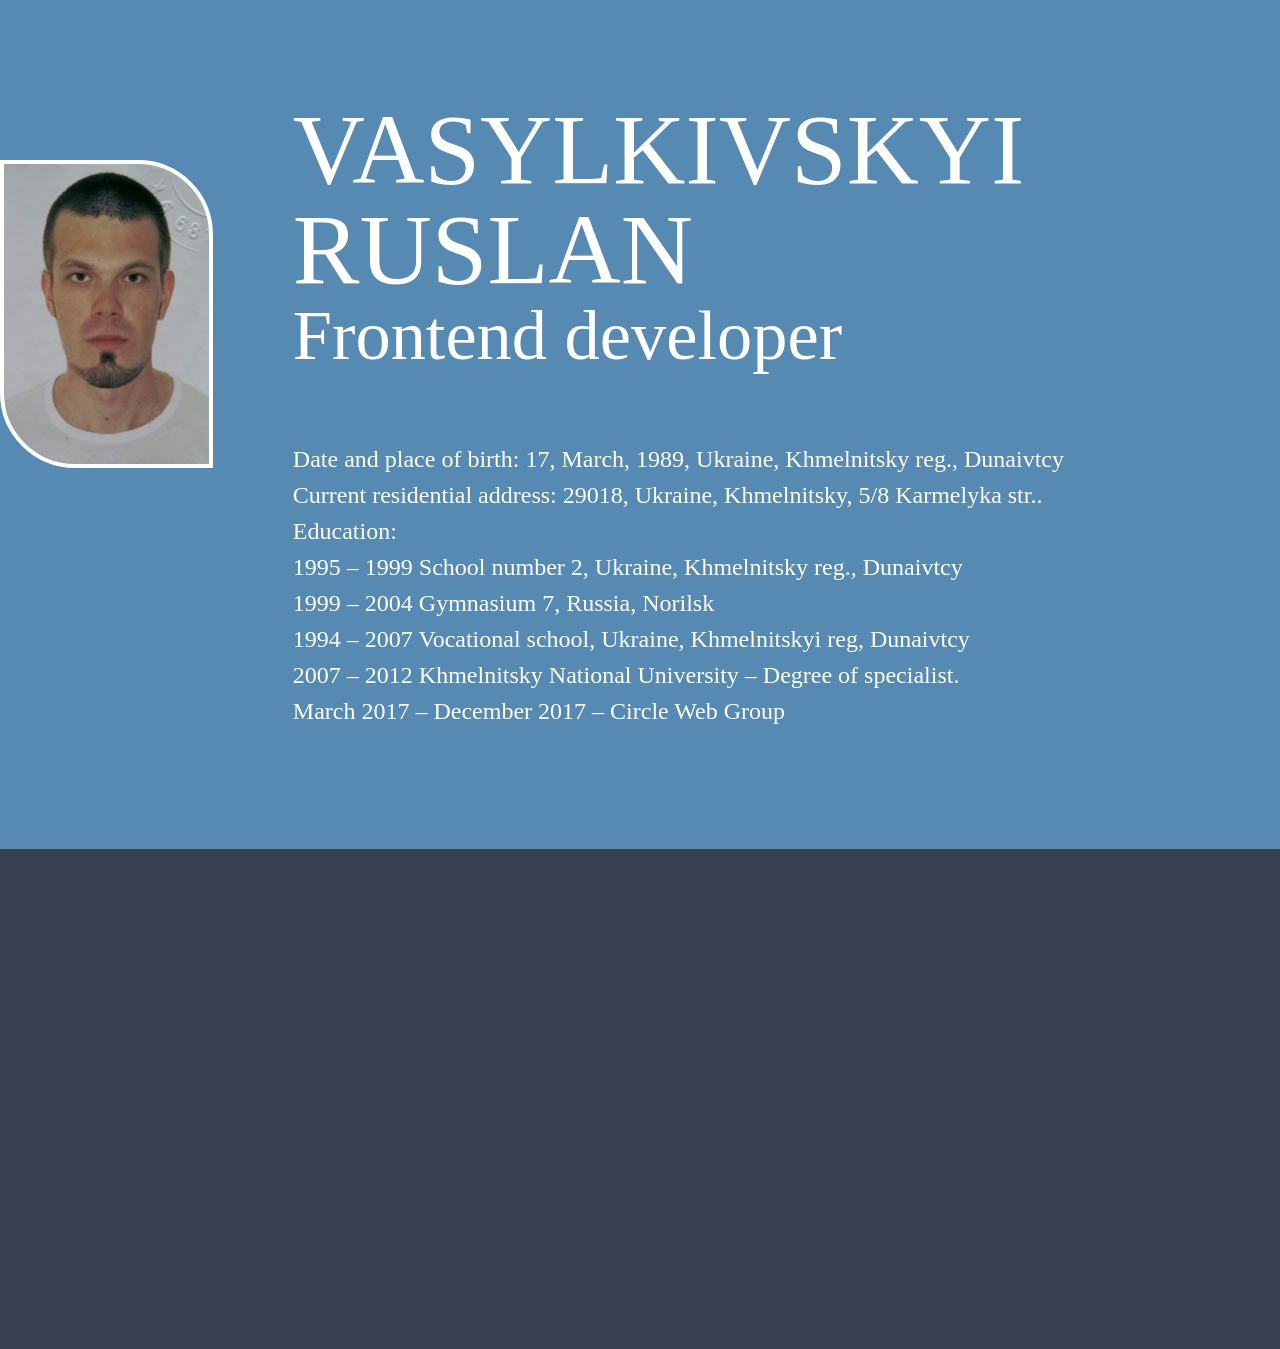
==== index.html @ 8b999b42 "Start new project" ====
<!DOCTYPE html>
<html lang="en">
<head>

    <meta charset="UTF-8">
    <meta name="viewport" content="width=device-width, initial-scale=1, maximum-scale=1, minimum-scale=1">

    <link rel="stylesheet" type="text/css" href="css/reset.css">
    <link rel="stylesheet" type="text/css" href="css/clearfix.css">
    <link rel="stylesheet" type="text/css" href="css/fonts.css">
    <link rel="stylesheet" type="text/css" href="css/style.css">

    <title>Curricular Vitae</title>

</head>
<body>
    <div class="header">
        <div class="profile_foto">

        </div>
        <div class="profile_info">
            <h1>Vasylkivskyi Ruslan</h1>
            <span>Frontend developer</span>
            <div class="about_me">
                <ul>
                    <li>Date and place of birth: 17, March, 1989, Ukraine, Khmelnitsky reg., Dunaivtcy</li>
                    <li>Current residential address: 29018, Ukraine, Khmelnitsky, 5/8 Karmelyka str..</li>
                    <li>Education:
                        <ul>
                            <li>1995 – 1999 School number 2, Ukraine, Khmelnitsky reg., Dunaivtcy</li>
                            <li>1999 – 2004 Gymnasium 7, Russia, Norilsk</li>
                            <li>1994 – 2007 Vocational school, Ukraine, Khmelnitskyi reg, Dunaivtcy</li>
                            <li>2007 – 2012 Khmelnitsky National University – Degree of specialist.</li>
                            <li>March 2017 – December 2017 – Circle Web Group</li>
                        </ul>
                    </li>
                </ul>
            </div>
        </div>
    </div>
    <div class="sidebar">

    </div>
    <div class="content">

    </div>
</body>
</html>
---- css/clearfix.css ----
/* Clearfix */

.clearfix:after,
.clearfix:before {
    content: "";
    display: table;
}
.clearfix:after {
    clear: both;
}
---- css/fonts.css ----
@font-face{
    font-family: 'Aller';
    src: url('../fonts/Aller/Aller.eot');
    src: url('../fonts/Aller/Aller.eot?iefix') format('embedded-opentype'),
    url('../fonts/Aller/Aller.woff') format('woff'),
    url('../fonts/Aller/Aller.ttf') format('truetype'),
    url('../fonts/Aller/Aller.svg#webfont') format('svg');
    font-weight: normal;
    font-style: normal;
}
---- css/style.css ----
body{
    font-family: "Aller", serif;
    font-size: 16px;
    background: #578ab3;
    display: grid;
    grid-template-areas: "header header header"
                         "sidebar content content";
    grid-template-columns: 30% 1fr;
}

.header{
    grid-area: header;
    display: inline-flex;
    justify-content: center;
}

.profile_foto{
    margin-top: 10em;
    width: 240px;
    height: 300px;
    display: block;
    background-image: url(../img/profile_foto.jpg);
    background-size: 100% 100%;
    border: 4px solid #fff;
    border-top-right-radius: 75px;
    border-bottom-left-radius: 75px;
}

.profile_info{
    margin-left: 5em;
}

.profile_info h1{
    margin-top: 1em;
    font-family: "Aller", serif;
    font-size: 6.25em;
    text-transform: uppercase;
    color: #fff;
}

.profile_info span{
    display: block;
    margin-bottom: 1em;
    font-family: "Aller", serif;
    font-size: 4.4em;
    color: #fff;
}

.about_me{
    margin-bottom: 5em;
    font-family: "Aller", serif;
    font-size: 1.5em;
    line-height: 1.5em;
    color: #fff;
}

.sidebar{
    height: 500px;
    grid-area: sidebar;
    background-color: #36404f;
}

.content{
    height: 500px;
    grid-area: content;
    background-color: #36404f;
}
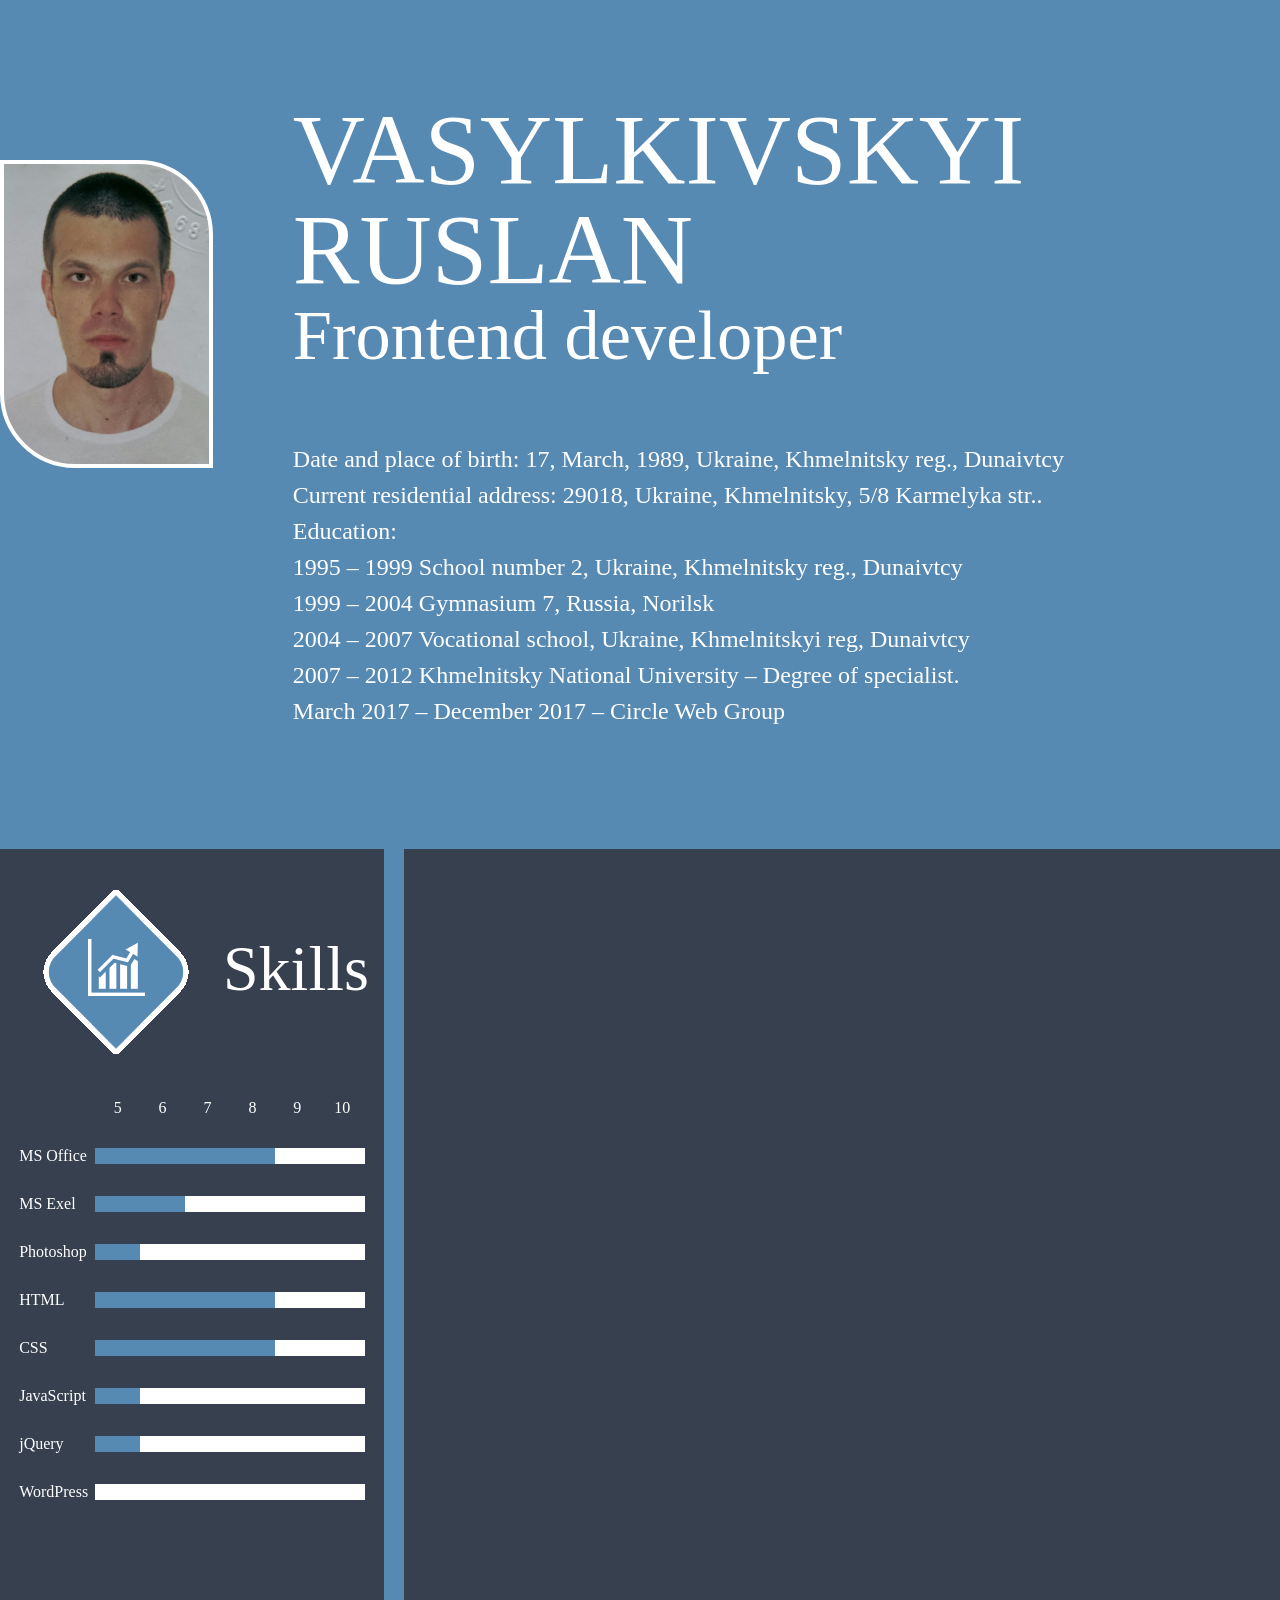
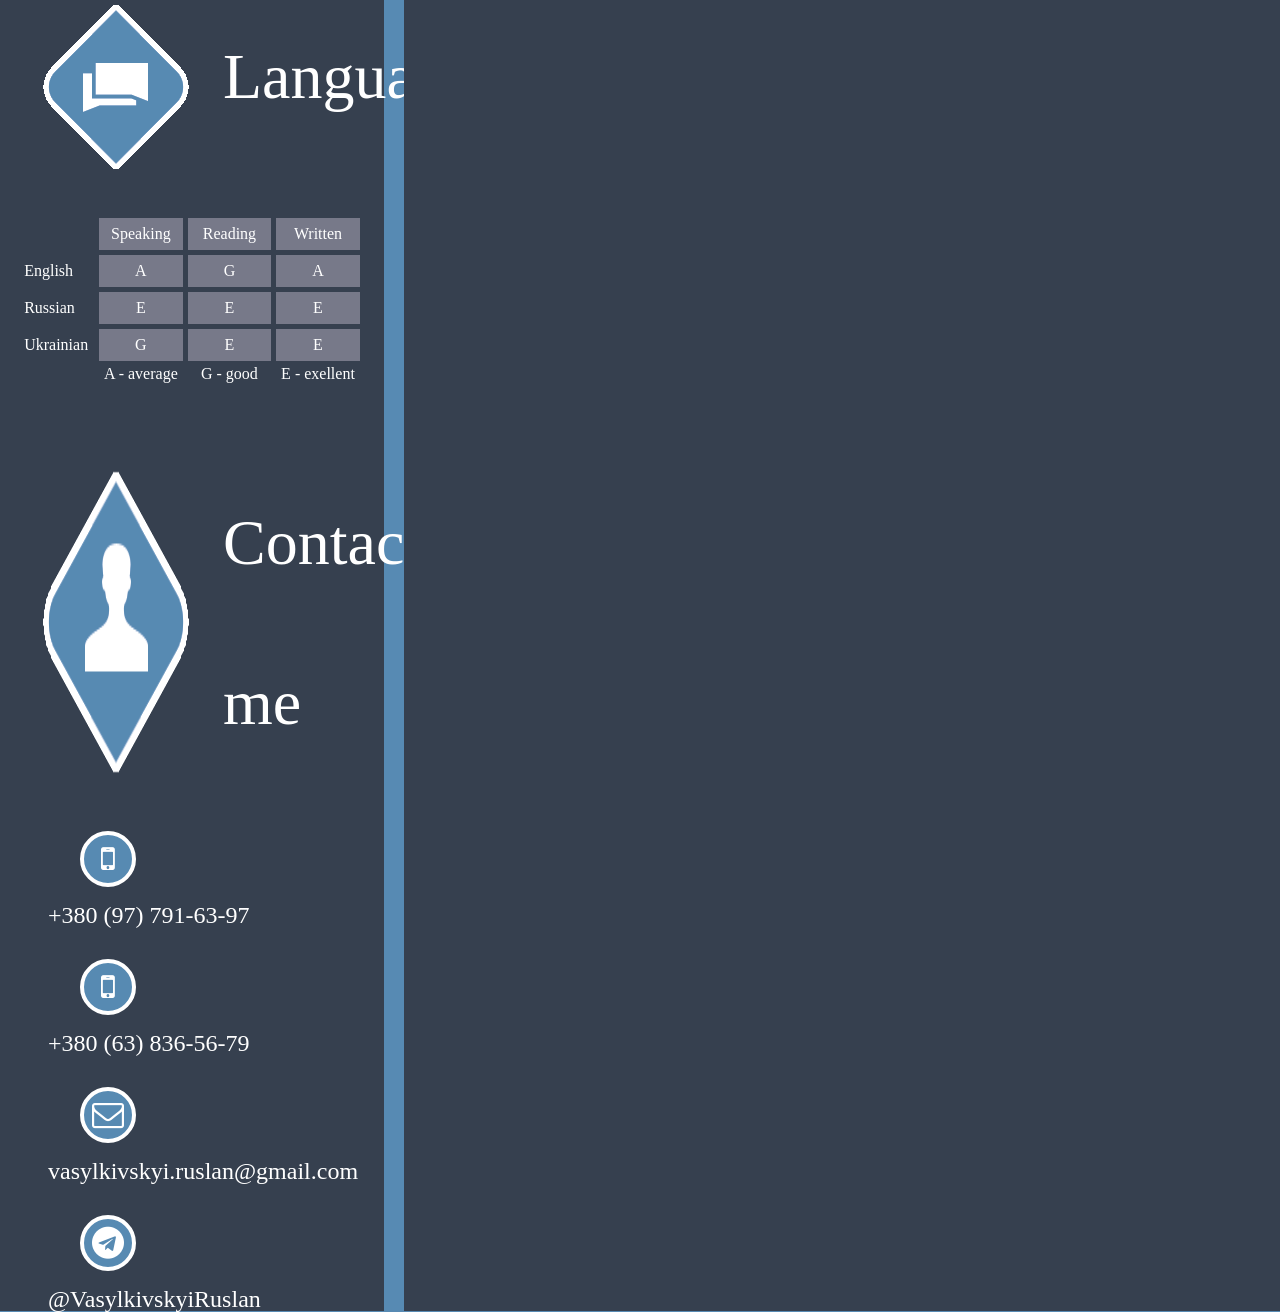
==== commit 396fd069: "finish sidebar" ====
--- a/index.html
+++ b/index.html
@@ -8,6 +8,7 @@
     <link rel="stylesheet" type="text/css" href="css/reset.css">
     <link rel="stylesheet" type="text/css" href="css/clearfix.css">
     <link rel="stylesheet" type="text/css" href="css/fonts.css">
+    <link rel="stylesheet" type="text/css" href="css/font-awesome.min.css">
     <link rel="stylesheet" type="text/css" href="css/style.css">
 
     <title>Curricular Vitae</title>
@@ -29,7 +30,7 @@
                         <ul>
                             <li>1995 – 1999 School number 2, Ukraine, Khmelnitsky reg., Dunaivtcy</li>
                             <li>1999 – 2004 Gymnasium 7, Russia, Norilsk</li>
-                            <li>1994 – 2007 Vocational school, Ukraine, Khmelnitskyi reg, Dunaivtcy</li>
+                            <li>2004 – 2007 Vocational school, Ukraine, Khmelnitskyi reg, Dunaivtcy</li>
                             <li>2007 – 2012 Khmelnitsky National University – Degree of specialist.</li>
                             <li>March 2017 – December 2017 – Circle Web Group</li>
                         </ul>
@@ -39,7 +40,148 @@
         </div>
     </div>
     <div class="sidebar">
-
+        <div class="skills">
+            <div class="head">
+                <img src="img/skills.png" alt="">
+                <h2>Skills</h2>
+            </div>
+            <table>
+                <tr>
+                    <th></th>
+                    <th>5</th>
+                    <th>6</th>
+                    <th>7</th>
+                    <th>8</th>
+                    <th>9</th>
+                    <th>10</th>
+                </tr>
+                <tr>
+                    <td>MS Office</td>
+                    <td></td>
+                    <td></td>
+                    <td></td>
+                    <td></td>
+                    <td></td>
+                    <td></td>
+                </tr>
+                <tr>
+                    <td>MS Exel</td>
+                    <td></td>
+                    <td></td>
+                    <td></td>
+                    <td></td>
+                    <td></td>
+                    <td></td>
+                </tr>
+                <tr>
+                    <td>Photoshop</td>
+                    <td></td>
+                    <td></td>
+                    <td></td>
+                    <td></td>
+                    <td></td>
+                    <td></td>
+                </tr>
+                <tr>
+                    <td>HTML</td>
+                    <td></td>
+                    <td></td>
+                    <td></td>
+                    <td></td>
+                    <td></td>
+                    <td></td>
+                </tr>
+                <tr>
+                    <td>CSS</td>
+                    <td></td>
+                    <td></td>
+                    <td></td>
+                    <td></td>
+                    <td></td>
+                    <td></td>
+                </tr>
+                <tr>
+                    <td>JavaScript</td>
+                    <td></td>
+                    <td></td>
+                    <td></td>
+                    <td></td>
+                    <td></td>
+                    <td></td>
+                </tr>
+                <tr>
+                    <td>jQuery</td>
+                    <td></td>
+                    <td></td>
+                    <td></td>
+                    <td></td>
+                    <td></td>
+                    <td></td>
+                </tr>
+                <tr>
+                    <td>WordPress</td>
+                    <td></td>
+                    <td></td>
+                    <td></td>
+                    <td></td>
+                    <td></td>
+                    <td></td>
+                </tr>
+            </table>
+        </div>
+        <div class="languages">
+            <div class="head">
+                <img src="img/languages.png" alt="">
+                <h2>Languages</h2>
+            </div>
+            <table>
+                <tr>
+                    <th></th>
+                    <th>Speaking</th>
+                    <th>Reading</th>
+                    <th>Written</th>
+                </tr>
+                <tr>
+                    <td>English</td>
+                    <td>A</td>
+                    <td>G</td>
+                    <td>A</td>
+                </tr>
+                <tr>
+                    <td>Russian</td>
+                    <td>E</td>
+                    <td>E</td>
+                    <td>E</td>
+                </tr>
+                <tr>
+                    <td>Ukrainian</td>
+                    <td>G</td>
+                    <td>E</td>
+                    <td>E</td>
+                </tr>
+                <tr class="description">
+                    <td></td>
+                    <td>A - average</td>
+                    <td>G - good</td>
+                    <td>E - exellent</td>
+                </tr>
+            </table>
+        </div>
+        <div class="contact_me">
+            <div class="head">
+                <img src="img/contact_me.png" alt="">
+                <h2>Contact me</h2>
+            </div>
+            <ul>
+                <li><span><i class="fa fa-mobile" aria-hidden="true"></i></span>
+                    <a href="tel:+380977916397">+380 (97) 791-63-97</a></li>
+                <li><span><i class="fa fa-mobile" aria-hidden="true"></i></span><a href="tel:+380638365679">+380 (63) 836-56-79</a></li>
+                <li><span><i class="fa fa-envelope-o" aria-hidden="true"></i></span>
+                    <a href="mailto:vasylkivskyi.ruslan@gmail.com">vasylkivskyi.ruslan@gmail.com</a></li>
+                <li><span><i class="fa fa-telegram" aria-hidden="true"></i></span>
+                    <a href="tg://resolve?domain=@VasylkivskyiRuslan">@VasylkivskyiRuslan</a></li>
+            </ul>
+        </div>
     </div>
     <div class="content">
 
--- a/css/style.css
+++ b/css/style.css
@@ -3,9 +3,10 @@
     font-size: 16px;
     background: #578ab3;
     display: grid;
-    grid-template-areas: "header header header"
-                         "sidebar content content";
+    grid-template-areas: "header header"
+                         "sidebar content";
     grid-template-columns: 30% 1fr;
+    grid-column-gap: 20px;
 }
 
 .header{
@@ -55,14 +56,158 @@
 }
 
 .sidebar{
-    height: 500px;
     grid-area: sidebar;
     background-color: #36404f;
 }
 
+.head{
+    display: flex;
+    padding: 2.5em 0 1em 2.5em;
+
+}
+
+.head h2,
+.head h2,
+.head h2{
+    padding-left: .5em;
+    font-family: "Aller", serif;
+    font-size: 4em;
+    line-height: 2.5em;
+    color: #fff;
+}
+
+.skills table,
+.languages table{
+    width: 90%;
+    margin: 25px 0 25px 5%;
+    font-family: "Aller", serif;
+    font-size: 1em;
+    color: #fff;
+}
+
+.skills tr{
+    border-top: 2px solid #36404f;
+    border-bottom: 2em solid #36404f;
+}
+
+.skills table tr th:first-child,
+.languages table tr th:first-child{
+    width: 22%;
+    background-color: #36404f;
+}
+
+.skills table tr th:not(first-child),
+.languages table tr th:not(first-child){
+    width: 13%;
+}
+
+.skills table tr td:first-child,
+.languages table tr td:first-child{
+    width: 22%;
+    background-color: #36404f;
+}
+
+.skills table tr td:not(first-child){
+    width: 13%;
+    background-color: #fff;
+}
+
+.skills table tr:nth-child(2) td:nth-child(n+2):nth-child(-n+5){
+    background-color: #578ab3;
+}
+
+.skills table tr:nth-child(3) td:nth-child(n+2):nth-child(-n+3){
+    background-color: #578ab3;
+}
+
+.skills table tr:nth-child(4) td:nth-child(2){
+    background-color: #578ab3;
+}
+
+.skills table tr:nth-child(5) td:nth-child(n+2):nth-child(-n+5){
+    background-color: #578ab3;
+}
+
+.skills table tr:nth-child(6) td:nth-child(n+2):nth-child(-n+5){
+    background-color: #578ab3;
+}
+
+.skills table tr:nth-child(7) td:nth-child(2){
+    background-color: #578ab3;
+}
+
+.skills table tr:nth-child(8) td:nth-child(2){
+    background-color: #578ab3;
+}
+
+.languages tr th{
+    background-color: #777989;
+}
+
+.languages tr{
+    height: 2em;
+    line-height: 2em;
+}
+
+.languages th,
+.languages td{
+    border: 5px solid #36404f;
+}
+
+.languages table tr th{
+    text-align: center;
+}
+
+.languages table tr td:nth-child(n+2):nth-child(-n+4){
+    text-align: center;
+}
+
+.languages table tr td:not(first-child){
+    width: 26%;
+    background-color: #777989;
+}
+
+.description td{
+    text-align: center!important;
+    line-height: 1em!important;
+    background-color: #36404f!important;
+}
+
+.contact_me ul li span{
+    display: inline-block;
+    width: 3em;
+    height: 3em;
+    margin: 2em 0 1em 5em;
+    text-align: center;
+    background-color: #578ab2;
+    border: 4px solid #fff;
+    border-radius: 50px;
+}
+
+.contact_me ul li i{
+    font-size: 2em;
+    line-height: 1.5em;
+    color: #fff;
+
+}
+
+.contact_me ul li a{
+    display: inline-block;
+    padding-left: 2em;
+    font-family: "Aller", serif;
+    font-size: 1.5em;
+    color: #fff;
+    text-decoration: none;
+}
+
+.contact_me ul li a:hover{
+    text-decoration: underline;
+}
+
 .content{
-    height: 500px;
     grid-area: content;
     background-color: #36404f;
 }
 
+
+
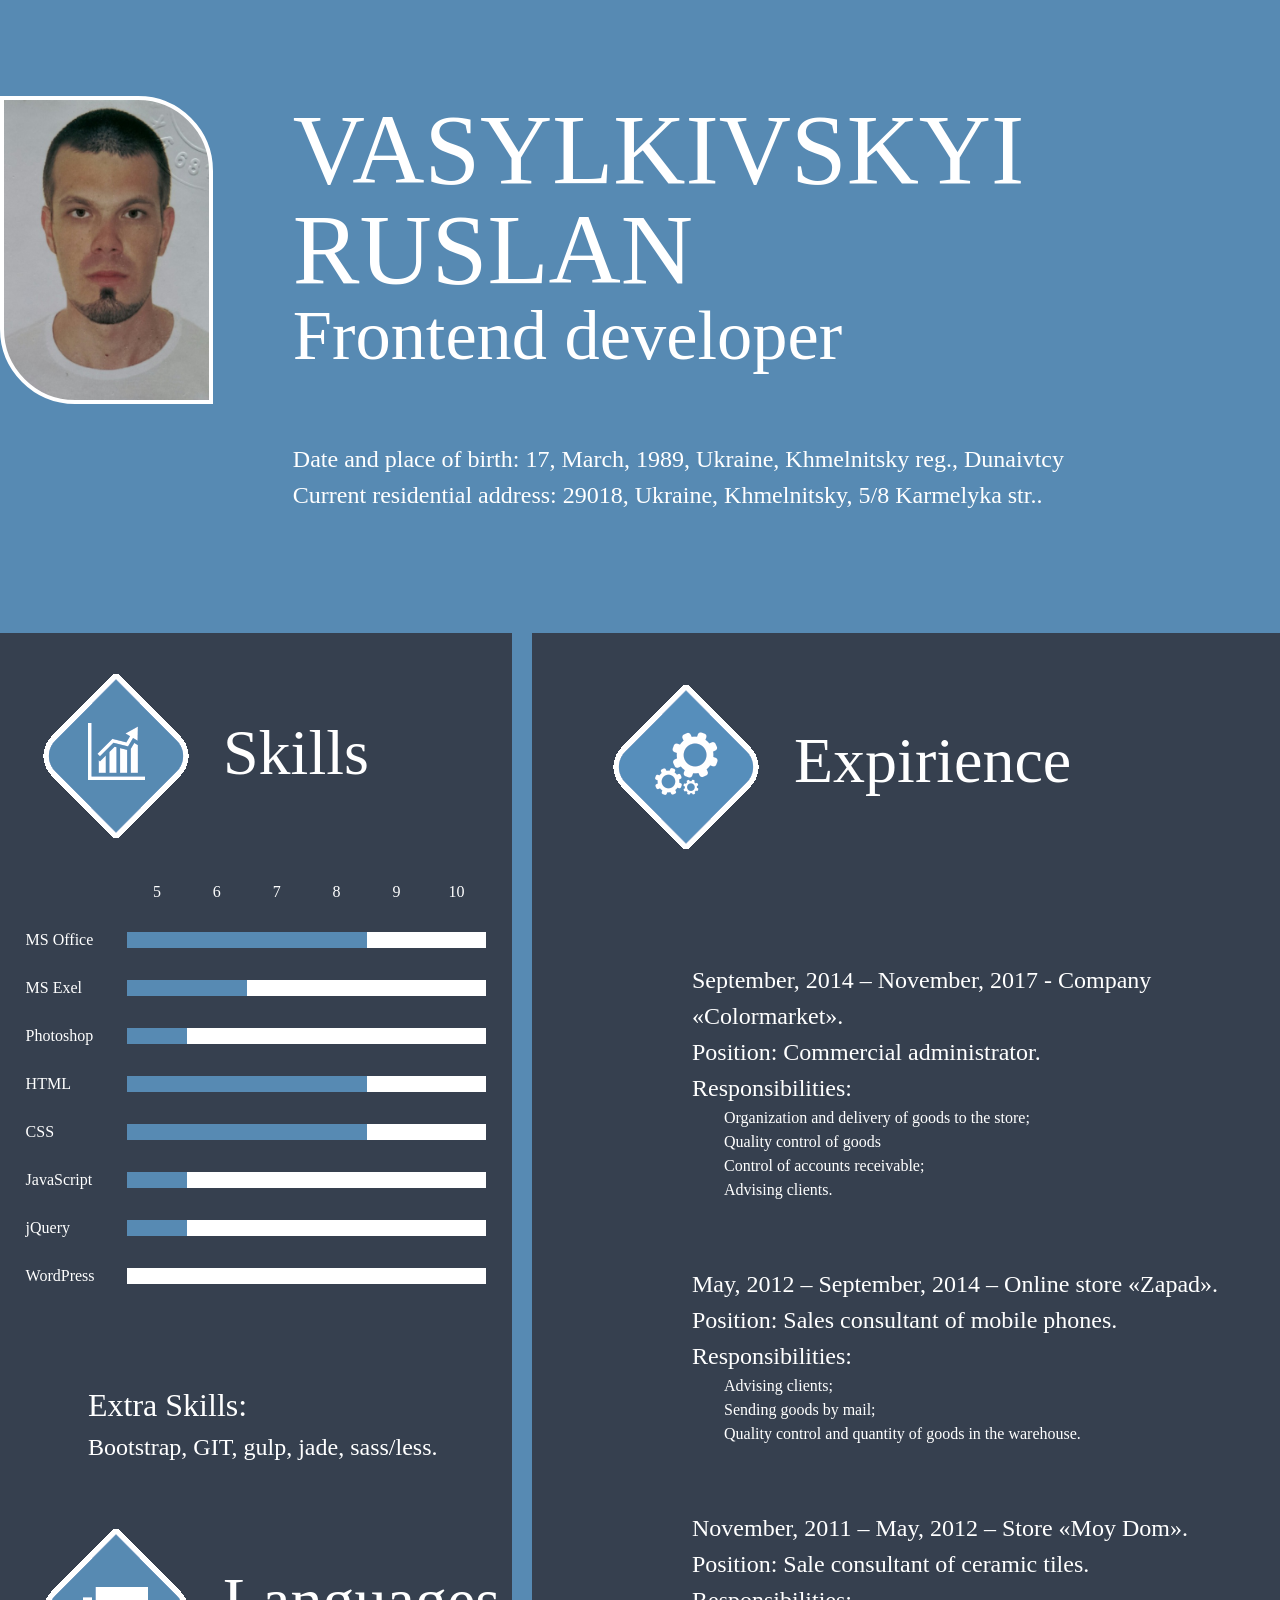
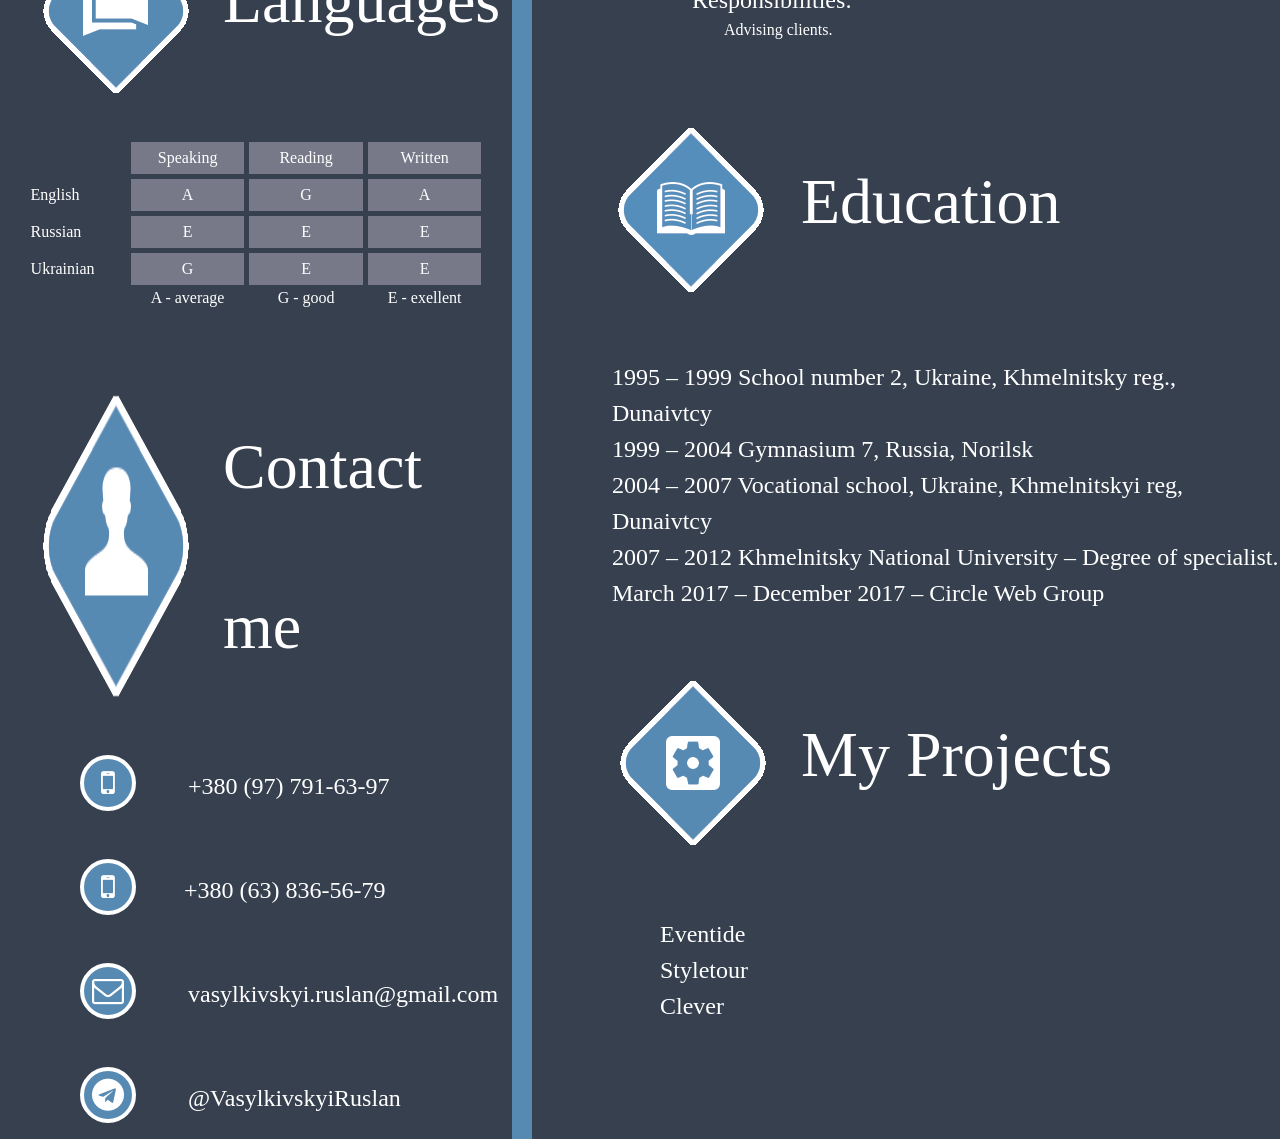
==== commit 13956622: "finish project" ====
--- a/index.html
+++ b/index.html
@@ -26,15 +26,6 @@
                 <ul>
                     <li>Date and place of birth: 17, March, 1989, Ukraine, Khmelnitsky reg., Dunaivtcy</li>
                     <li>Current residential address: 29018, Ukraine, Khmelnitsky, 5/8 Karmelyka str..</li>
-                    <li>Education:
-                        <ul>
-                            <li>1995 – 1999 School number 2, Ukraine, Khmelnitsky reg., Dunaivtcy</li>
-                            <li>1999 – 2004 Gymnasium 7, Russia, Norilsk</li>
-                            <li>2004 – 2007 Vocational school, Ukraine, Khmelnitskyi reg, Dunaivtcy</li>
-                            <li>2007 – 2012 Khmelnitsky National University – Degree of specialist.</li>
-                            <li>March 2017 – December 2017 – Circle Web Group</li>
-                        </ul>
-                    </li>
                 </ul>
             </div>
         </div>
@@ -128,6 +119,10 @@
                     <td></td>
                 </tr>
             </table>
+            <div class="extraSkills">
+                <h3>Extra Skills:</h3>
+                <p>Bootstrap, GIT, gulp, jade, sass/less.</p>
+            </div>
         </div>
         <div class="languages">
             <div class="head">
@@ -184,7 +179,71 @@
         </div>
     </div>
     <div class="content">
-
+        <div class="expirience">
+            <div class="head">
+                <img src="img/experience.png" alt="">
+                <h2>Expirience</h2>
+            </div>
+            <div class="expirience__descr">
+                <div class="descr1">
+                    <p>September, 2014 – November, 2017 - Company «Colormarket».</p>
+                    <p>Position: Commercial administrator. </p>
+                    <dl>
+                        <dt>Responsibilities:</dt>
+                            <dd>Organization and delivery of goods to the store;</dd>
+                            <dd>Quality control of goods</dd>
+                            <dd>Control of accounts receivable;</dd>
+                            <dd>Advising clients.</dd>
+                    </dl>
+                </div>
+                <div class="descr2">
+                    <p>May, 2012 – September, 2014 – Online store «Zapad».</p>
+                    <p>Position: Sales consultant of mobile phones.</p>
+                    <dl>
+                        <dt>Responsibilities:</dt>
+                        <dd>Advising clients;</dd>
+                        <dd>Sending goods by mail;</dd>
+                        <dd>Quality control and quantity of goods in the warehouse.</dd>
+                    </dl>
+                </div>
+                <div class="descr3">
+                    <p>November, 2011 – May, 2012 – Store «Moy Dom».</p>
+                    <p>Position: Sale consultant of ceramic tiles.</p>
+                    <dl>
+                        <dt>Responsibilities:</dt>
+                        <dd>Advising clients.</dd>
+                    </dl>
+                </div>
+            </div>
+        </div>
+        <div class="education">
+            <div class="head">
+                <img src="img/education.png" alt="">
+                <h2>Education</h2>
+            </div>
+            <div class="education__descr">
+                <dl>
+                    <dd>1995 – 1999 School number 2, Ukraine, Khmelnitsky reg., Dunaivtcy</dd>
+                    <dd>1999 – 2004 Gymnasium 7, Russia, Norilsk</dd>
+                    <dd>2004 – 2007 Vocational school, Ukraine, Khmelnitskyi reg, Dunaivtcy</dd>
+                    <dd>2007 – 2012 Khmelnitsky National University  – Degree of specialist.</dd>
+                    <dd>March 2017 – December 2017 – Circle Web Group</dd>
+                </dl>
+            </div>
+        </div>
+        <div class="myProjects">
+            <div class="head">
+                <img src="img/my_projects.png" alt="">
+                <h2>My Projects</h2>
+            </div>
+            <div class="myProjects__descr">
+                <ul>
+                    <li><a href="https://vasylkivskyiruslan.github.io/Eventide/" target="_blank">Eventide</a></li>
+                    <li><a href="https://vasylkivskyiruslan.github.io/Styletour/" target="_blank">Styletour</a></li>
+                    <li><a href="https://vasylkivskyiruslan.github.io/Clever/" target="_blank">Clever</a></li>
+                </ul>
+            </div>
+        </div>
     </div>
 </body>
 </html>
--- a/css/style.css
+++ b/css/style.css
@@ -5,7 +5,7 @@
     display: grid;
     grid-template-areas: "header header"
                          "sidebar content";
-    grid-template-columns: 30% 1fr;
+    grid-template-columns: 40% 1fr;
     grid-column-gap: 20px;
 }
 
@@ -16,7 +16,7 @@
 }
 
 .profile_foto{
-    margin-top: 10em;
+    margin-top: 6em;
     width: 240px;
     height: 300px;
     display: block;
@@ -138,6 +138,24 @@
 
 .skills table tr:nth-child(8) td:nth-child(2){
     background-color: #578ab3;
+}
+
+.extraSkills{
+    padding: 2.5em 0 1em 5.5em;
+}
+
+.extraSkills h3{
+    font-family: "Aller", serif;
+    font-size: 2em;
+    line-height: 1.5em;
+    color: #fff;
+}
+
+.extraSkills p{
+    font-family: "Aller", serif;
+    font-size: 1.5em;
+    line-height: 1.5em;
+    color: #fff;
 }
 
 .languages tr th{
@@ -209,5 +227,39 @@
     background-color: #36404f;
 }
 
-
-
+.expirience div,
+.education div,
+.myProjects div{
+    padding: 3em 0 1em 5em;
+}
+
+.expirience__descr div p,
+.expirience__descr div dl dt,
+.education__descr dl dt{
+    font: 1.5em/1.5em "Aller", serif;
+    color: #fff;
+}
+
+.expirience__descr div dl dd,
+.myProjects__descr ul li a{
+    padding-left: 2em;
+    font: 1em/1.5em "Aller", serif;
+    color: #fff;
+}
+
+.education__descr dl dd,
+.myProjects__descr ul li a{
+    font: 1.5em/1.5em "Aller", serif;
+    color: #fff;
+}
+
+.myProjects__descr ul li a{
+    text-decoration: none;
+}
+
+.myProjects__descr ul li a:hover{
+    text-decoration: underline;
+}
+
+
+
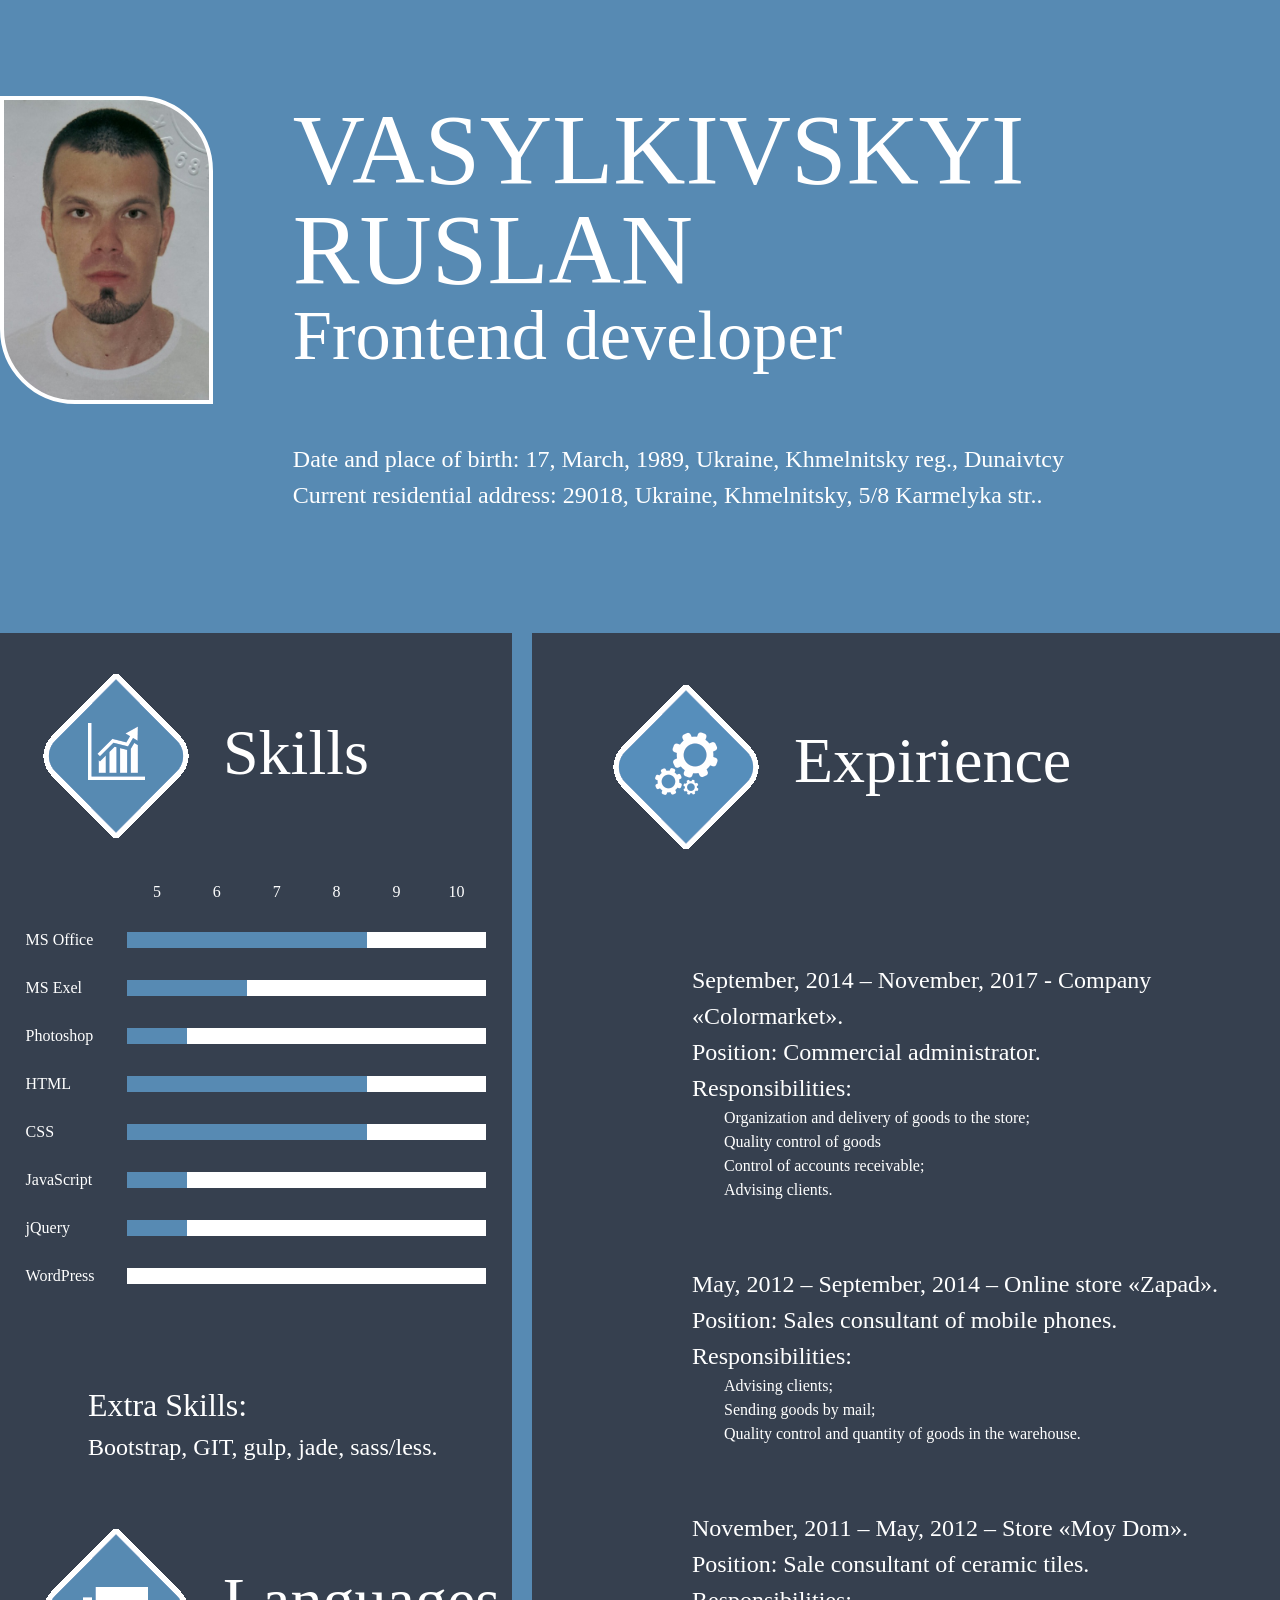
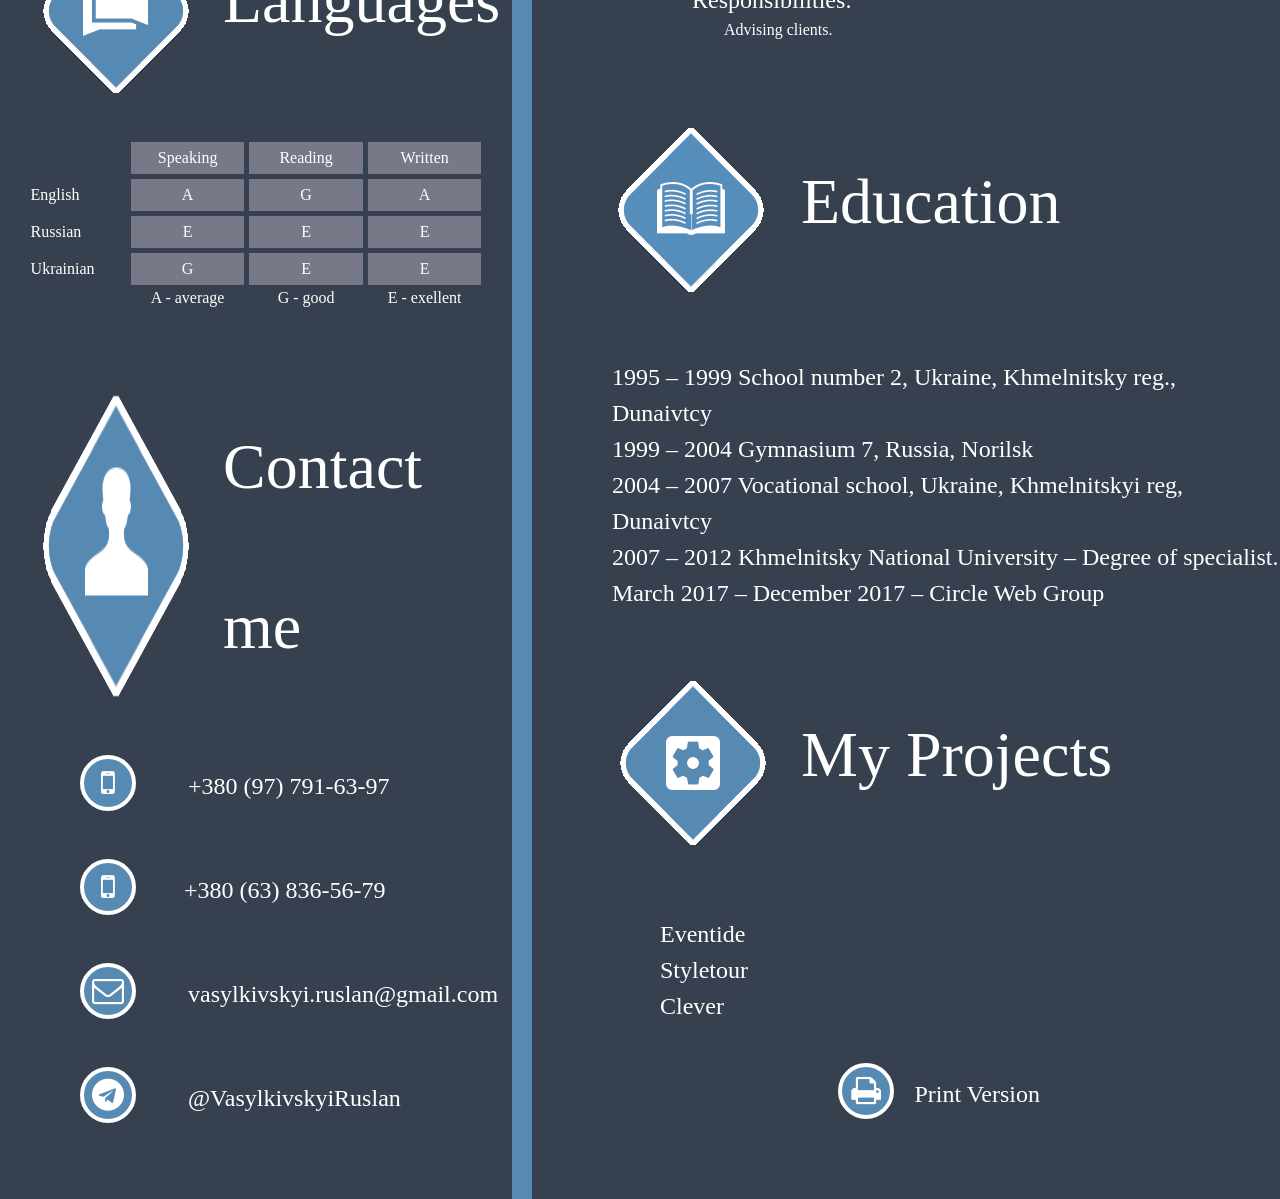
==== commit 138669a6: "some changes" ====
--- a/index.html
+++ b/index.html
@@ -244,6 +244,12 @@
                 </ul>
             </div>
         </div>
+        <div class="printVersion">
+            <p>
+                <span><i class="fa fa-print" aria-hidden="true"></i></span>
+                <a href="CurricularVitae.docx" target="_blank">Print Version</a>
+            </p>
+        </div>
     </div>
 </body>
 </html>
--- a/css/style.css
+++ b/css/style.css
@@ -224,6 +224,7 @@
 
 .content{
     grid-area: content;
+    padding-bottom: 5em;
     background-color: #36404f;
 }
 
@@ -261,5 +262,42 @@
     text-decoration: underline;
 }
 
-
-
+.printVersion{
+    text-align: end;
+}
+
+.printVersion p{
+    width: 100%;
+}
+
+.printVersion p span{
+    display: inline-block;
+    width: 3em;
+    height: 3em;
+    margin-right: 1em;
+    text-align: center;
+    background-color: #578ab2;
+    border: 4px solid #fff;
+    border-radius: 50px;
+}
+
+.printVersion p i{
+    font-size: 2em;
+    line-height: 1.5em;
+    color: #fff;
+}
+
+.printVersion p a{
+    display: inline-block;
+    padding: 2em 10em 0 0;
+    font: 1.5em/.5em "Aller", serif;
+    color: #fff;
+    text-decoration: none;
+}
+
+.printVersion p a:hover{
+    text-decoration: underline;
+}
+
+
+
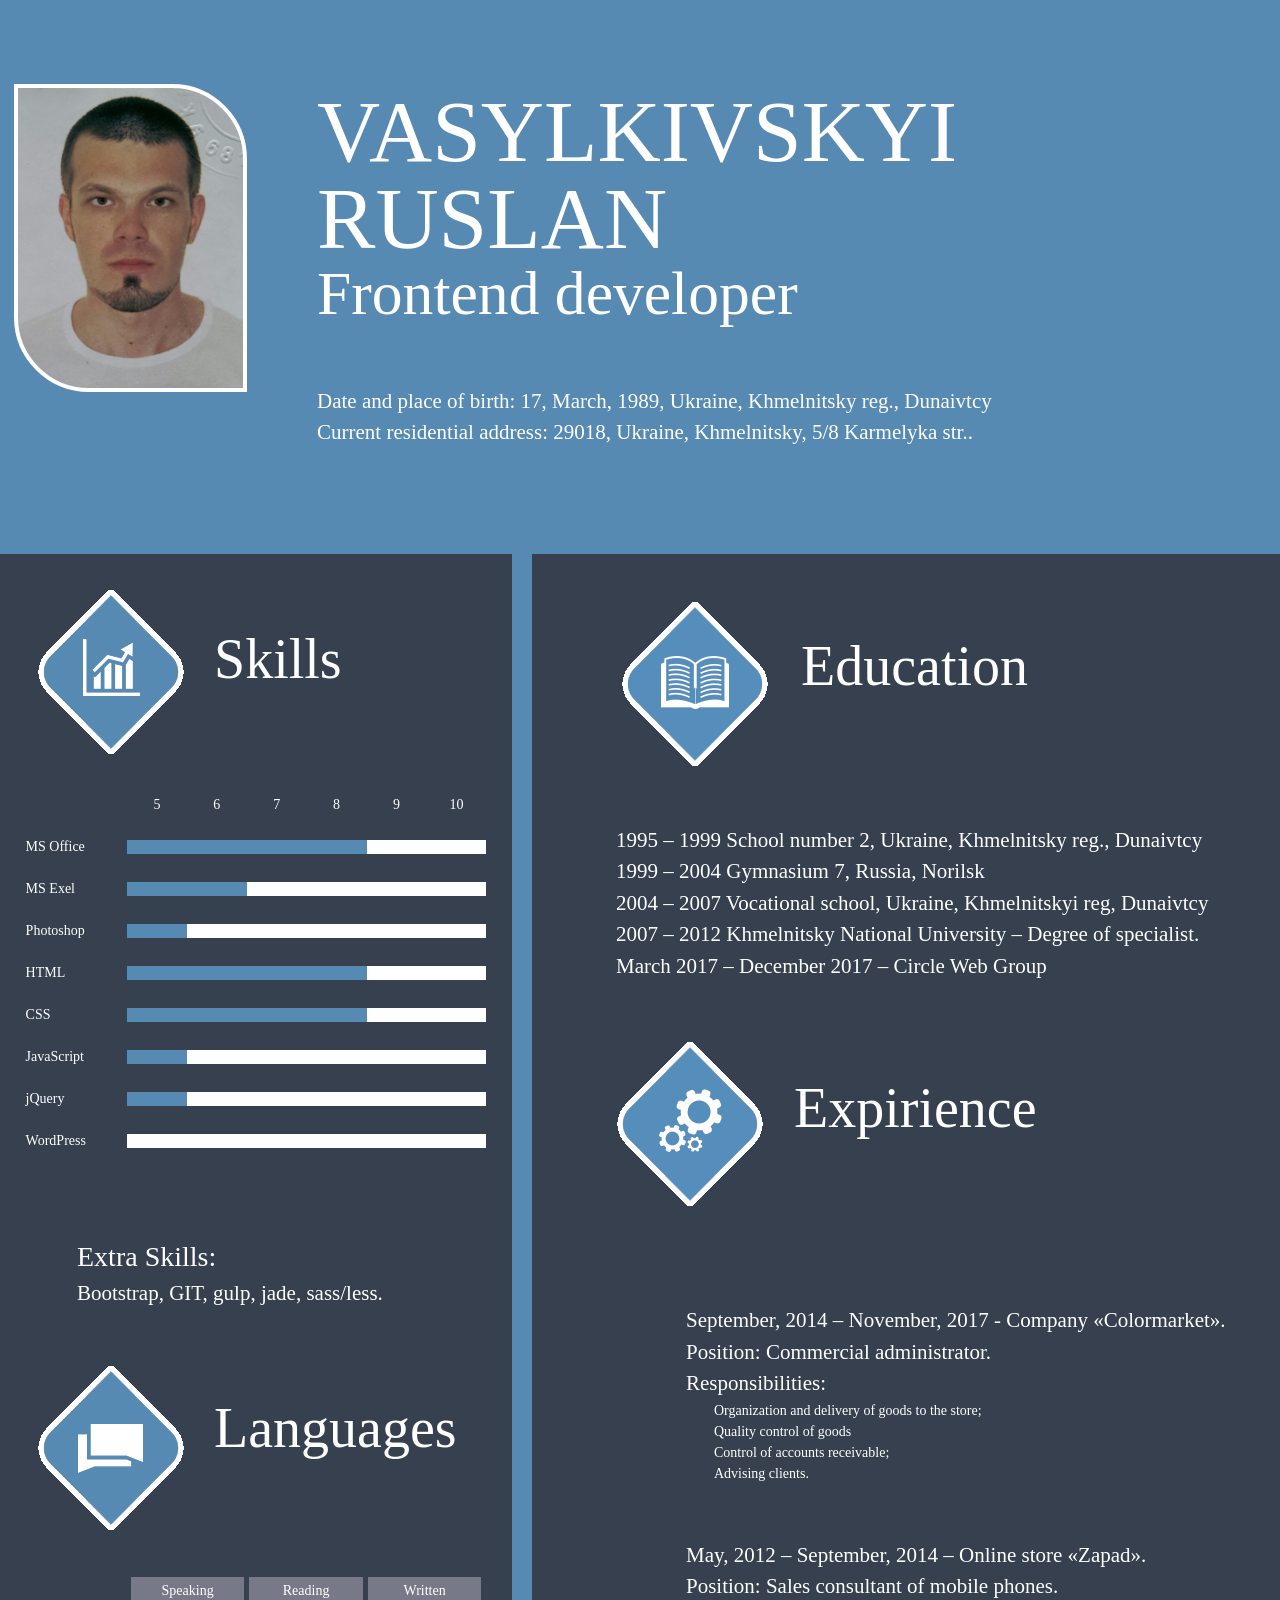
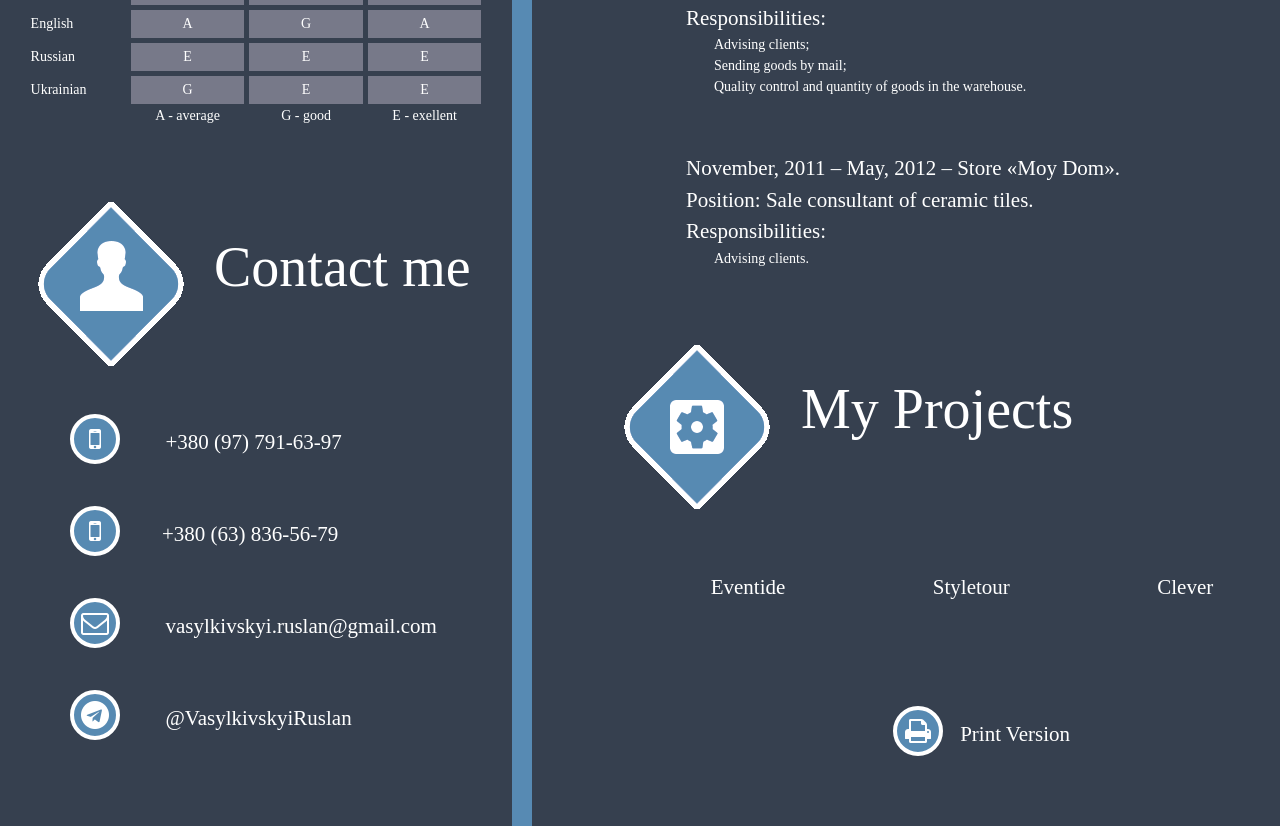
==== commit 57bf39af: "add media" ====
--- a/index.html
+++ b/index.html
@@ -10,6 +10,7 @@
     <link rel="stylesheet" type="text/css" href="css/fonts.css">
     <link rel="stylesheet" type="text/css" href="css/font-awesome.min.css">
     <link rel="stylesheet" type="text/css" href="css/style.css">
+    <link rel="stylesheet" type="text/css" href="css/media-queries.css">
 
     <title>Curricular Vitae</title>
 
@@ -179,6 +180,21 @@
         </div>
     </div>
     <div class="content">
+        <div class="education">
+            <div class="head">
+                <img src="img/education.png" alt="">
+                <h2>Education</h2>
+            </div>
+            <div class="education__descr">
+                <dl>
+                    <dd>1995 – 1999 School number 2, Ukraine, Khmelnitsky reg., Dunaivtcy</dd>
+                    <dd>1999 – 2004 Gymnasium 7, Russia, Norilsk</dd>
+                    <dd>2004 – 2007 Vocational school, Ukraine, Khmelnitskyi reg, Dunaivtcy</dd>
+                    <dd>2007 – 2012 Khmelnitsky National University  – Degree of specialist.</dd>
+                    <dd>March 2017 – December 2017 – Circle Web Group</dd>
+                </dl>
+            </div>
+        </div>
         <div class="expirience">
             <div class="head">
                 <img src="img/experience.png" alt="">
@@ -216,21 +232,6 @@
                 </div>
             </div>
         </div>
-        <div class="education">
-            <div class="head">
-                <img src="img/education.png" alt="">
-                <h2>Education</h2>
-            </div>
-            <div class="education__descr">
-                <dl>
-                    <dd>1995 – 1999 School number 2, Ukraine, Khmelnitsky reg., Dunaivtcy</dd>
-                    <dd>1999 – 2004 Gymnasium 7, Russia, Norilsk</dd>
-                    <dd>2004 – 2007 Vocational school, Ukraine, Khmelnitskyi reg, Dunaivtcy</dd>
-                    <dd>2007 – 2012 Khmelnitsky National University  – Degree of specialist.</dd>
-                    <dd>March 2017 – December 2017 – Circle Web Group</dd>
-                </dl>
-            </div>
-        </div>
         <div class="myProjects">
             <div class="head">
                 <img src="img/my_projects.png" alt="">
--- a/css/style.css
+++ b/css/style.css
@@ -11,8 +11,9 @@
 
 .header{
     grid-area: header;
-    display: inline-flex;
+    display: flex;
     justify-content: center;
+    padding: 0 1em 0 1em;
 }
 
 .profile_foto{
@@ -228,6 +229,12 @@
     background-color: #36404f;
 }
 
+.expirience,
+.education,
+.myProjects{
+    padding: 0 1em 0 1em;
+}
+
 .expirience div,
 .education div,
 .myProjects div{
@@ -254,6 +261,11 @@
     color: #fff;
 }
 
+.myProjects__descr ul{
+    display: flex;
+    justify-content: space-around;
+}
+
 .myProjects__descr ul li a{
     text-decoration: none;
 }
@@ -268,6 +280,7 @@
 
 .printVersion p{
     width: 100%;
+    margin-top: 5em;
 }
 
 .printVersion p span{
--- a/css/media-queries.css
+++ b/css/media-queries.css
@@ -0,0 +1,127 @@
+@media screen and (max-width: 1400px), screen and (max-device-width: 1400px){
+    body{
+        font-size: 14px;
+    }
+}
+
+@media screen and (max-width: 1250px), screen and (max-device-width: 1250px){
+    body{
+        font-size: 12px;
+    }
+
+    .profile_info{
+        margin-left: 2.5em;
+    }
+
+    .profile_info h1{
+        margin-top: 2em;
+        font-size: 5em;
+    }
+
+    .head img{
+        width: 10em;
+        height: 10em;
+    }
+
+    .head h2{
+        font-size: 3em;
+        line-height: 3em;
+    }
+}
+
+@media screen and (max-width: 1030px), screen and (max-device-width: 1030px){
+    body{
+        font-size: 14px;
+        grid-template-areas: "header header"
+                             "sidebar sidebar"
+                             "content content";
+    }
+
+    .head {
+        justify-content: center;
+    }
+
+    .contact_me ul{
+        display: flex;
+        flex-wrap: wrap;
+    }
+
+    .contact_me ul li{
+        width: 50%;
+        display: flex;
+        flex-wrap: wrap;
+
+    }
+
+    .contact_me ul li span{
+        margin-top: 1em;
+    }
+
+    .contact_me ul li a{
+        line-height: 3.5em;
+    }
+
+    .expirience div,
+    .education div,
+    .myProjects div{
+        padding: 3em 0 1em 0;
+    }
+
+    .expirience__descr{
+        display: grid;
+        justify-content: center;
+    }
+
+
+
+    .education div{
+        display: flex;
+        justify-content: center;
+    }
+}
+
+@media screen and (max-width: 940px), screen and (max-device-width: 940px){
+    body{
+        font-size: 12px;
+    }
+
+    .profile_foto{
+        min-width: 160px;
+        max-width: 165px;
+        height: 220px;
+    }
+
+    .profile_info h1{
+        font-size: 4em;
+    }
+
+    .profile_info span{
+        font-size: 2em;
+    }
+
+    .printVersion p a{
+        padding-right: 5em;
+    }
+}
+
+@media screen and (max-width: 840px), screen and (max-device-width: 840px){
+    body{
+        font-size: 11px;
+    }
+
+    .profile_info h1{
+        font-size: 3em;
+    }
+}
+
+@media screen and (max-width: 750px), screen and (max-device-width: 750px){
+    .contact_me ul li{
+        width: auto;
+    }
+}
+
+@media screen and (max-width: 750px), screen and (max-device-width: 750px){
+    .contact_me ul{
+        flex-direction: column;
+    }
+}
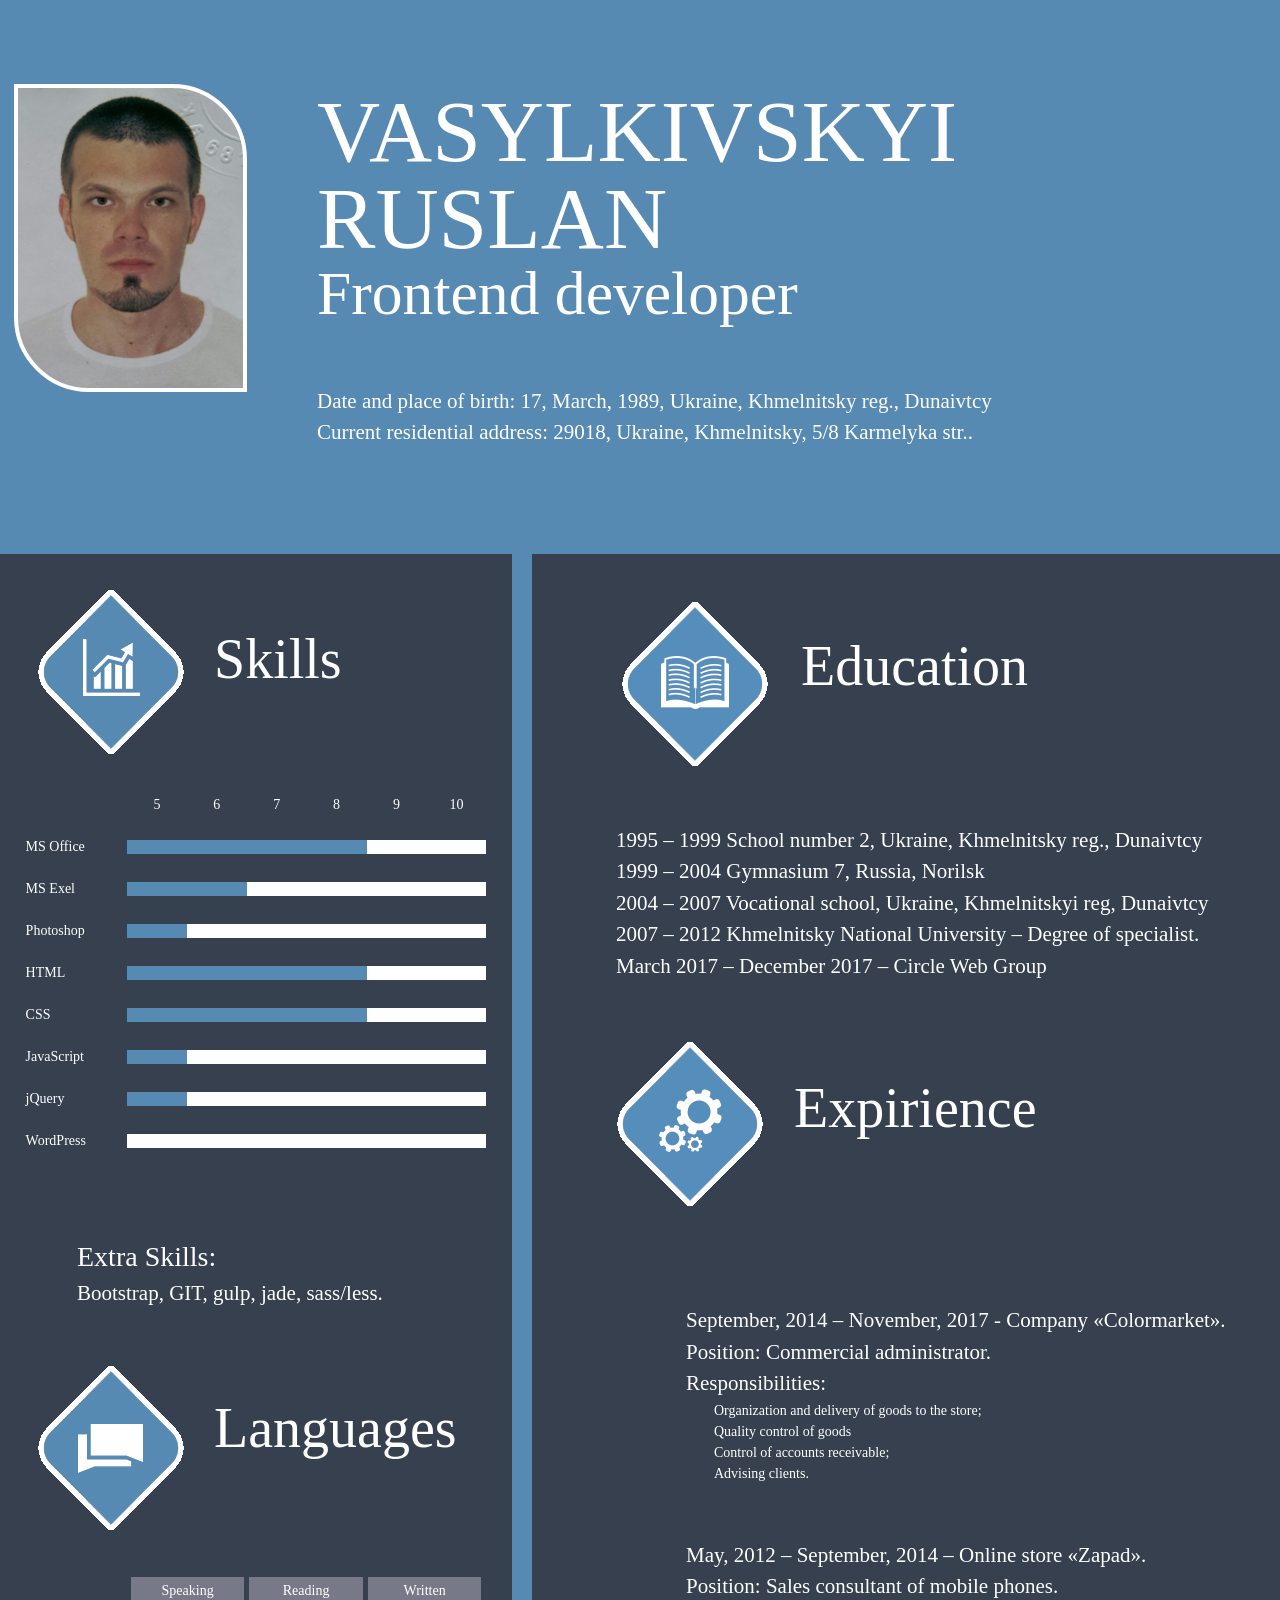
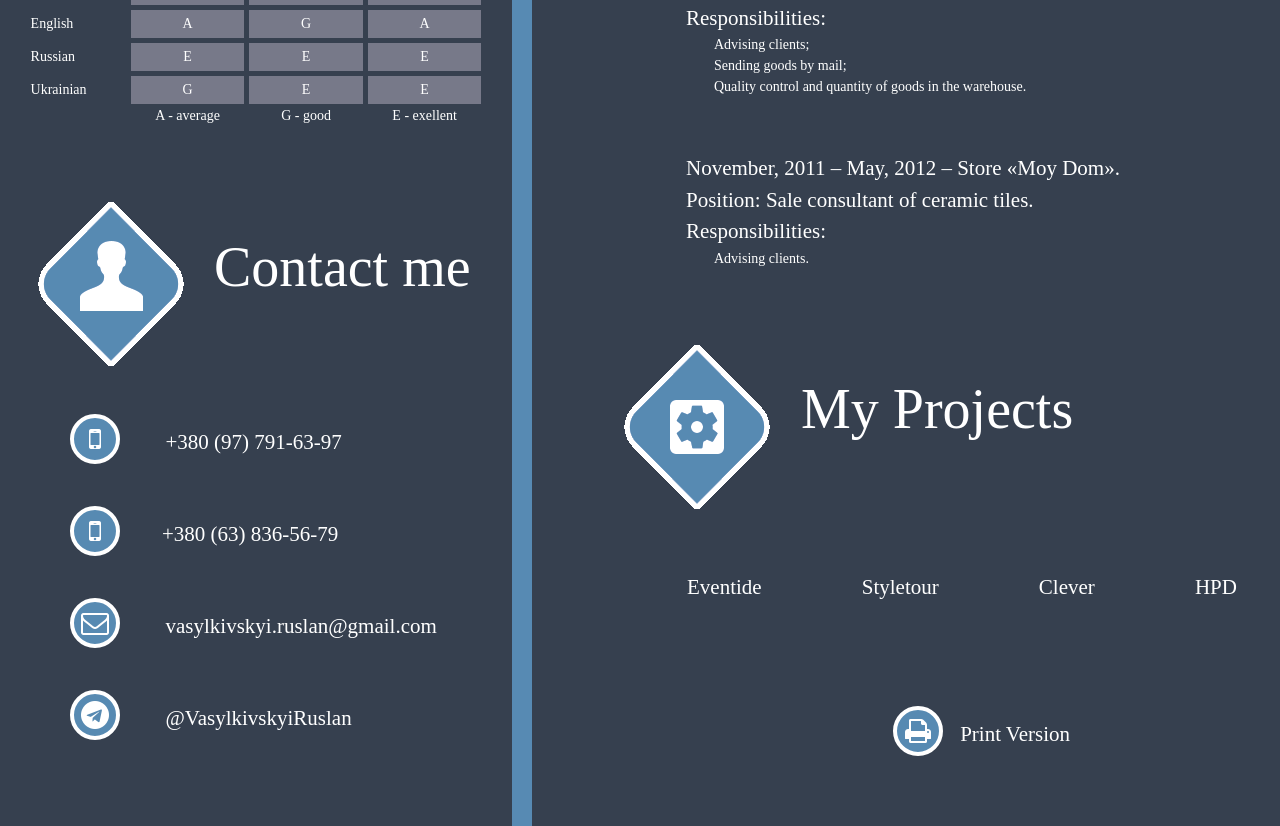
==== commit de6a2f76: "Update index.html add new project in myProjects" ====
--- a/index.html
+++ b/index.html
@@ -242,6 +242,7 @@
                     <li><a href="https://vasylkivskyiruslan.github.io/Eventide/" target="_blank">Eventide</a></li>
                     <li><a href="https://vasylkivskyiruslan.github.io/Styletour/" target="_blank">Styletour</a></li>
                     <li><a href="https://vasylkivskyiruslan.github.io/Clever/" target="_blank">Clever</a></li>
+                    <li><a href="https://vasylkivskyiruslan.github.io/HPD/" target="_blank">HPD</a></li>
                 </ul>
             </div>
         </div>
@@ -253,4 +254,4 @@
         </div>
     </div>
 </body>
-</html>+</html>
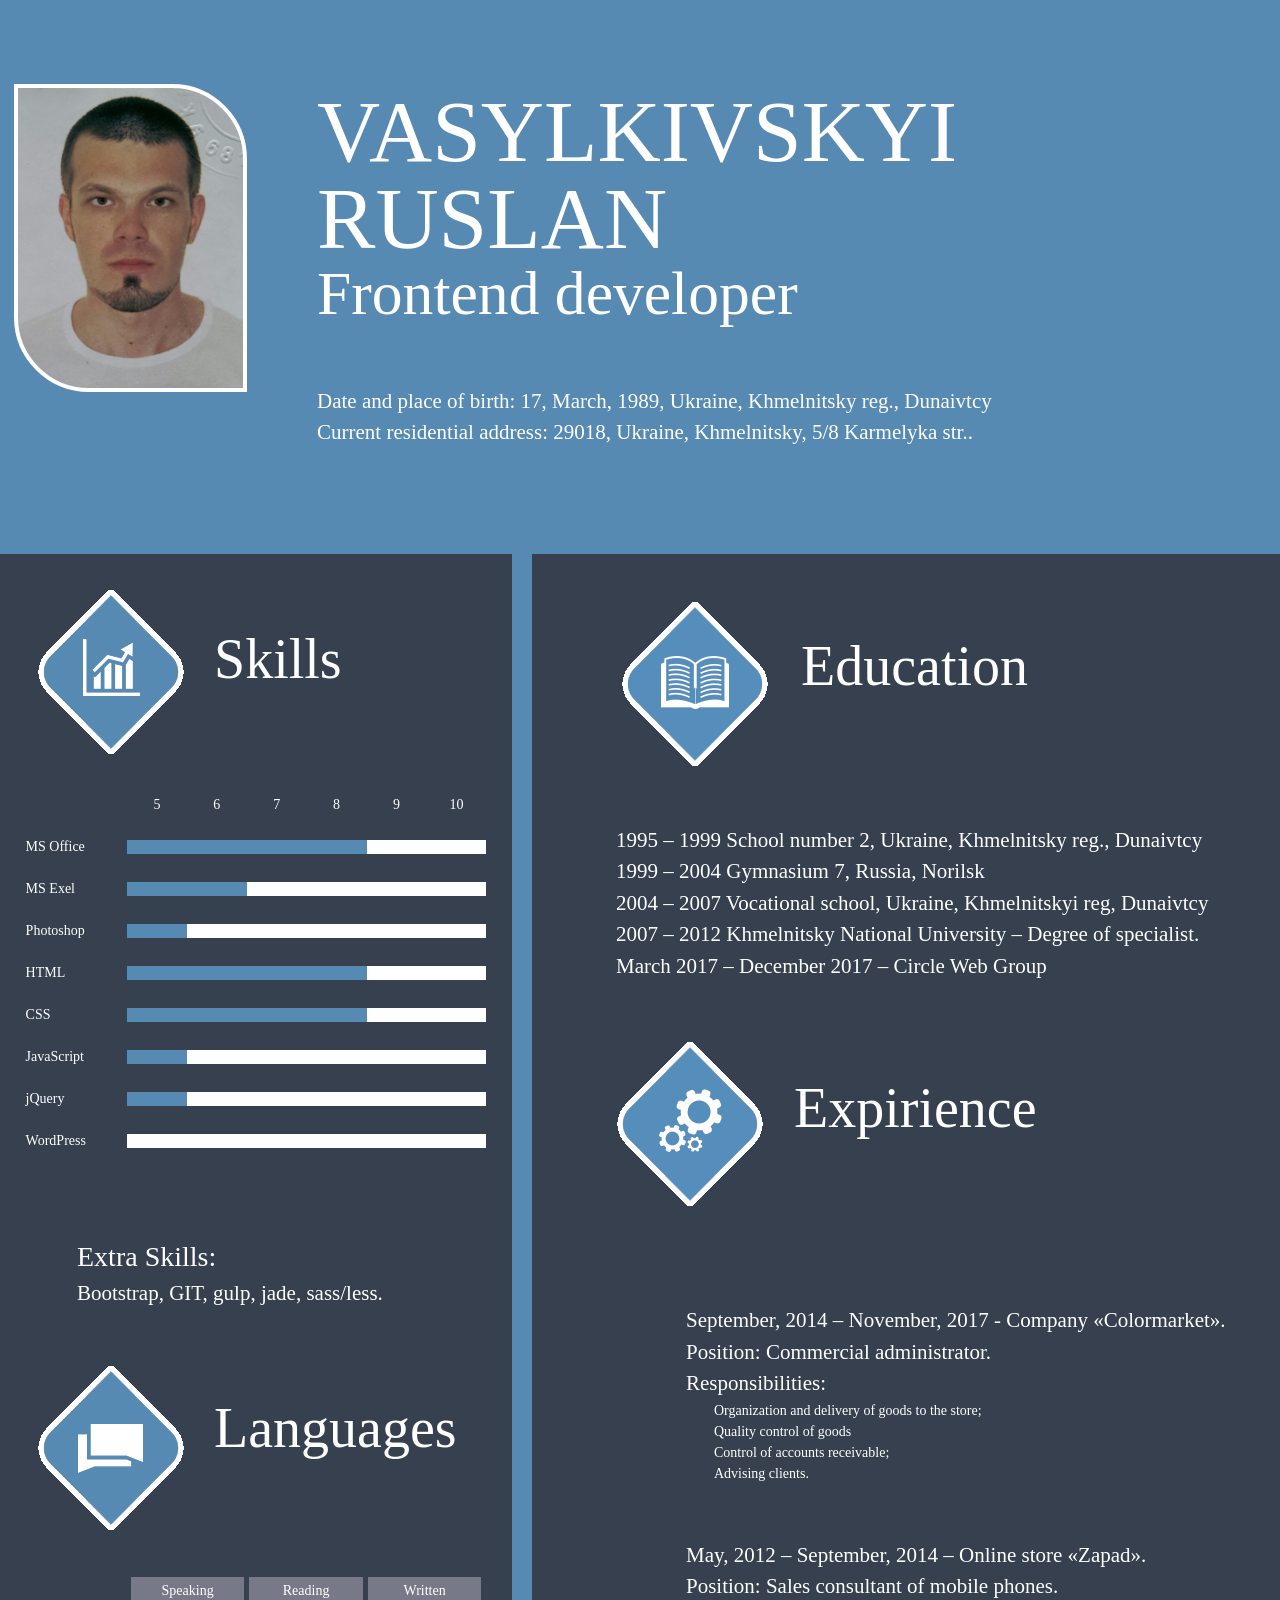
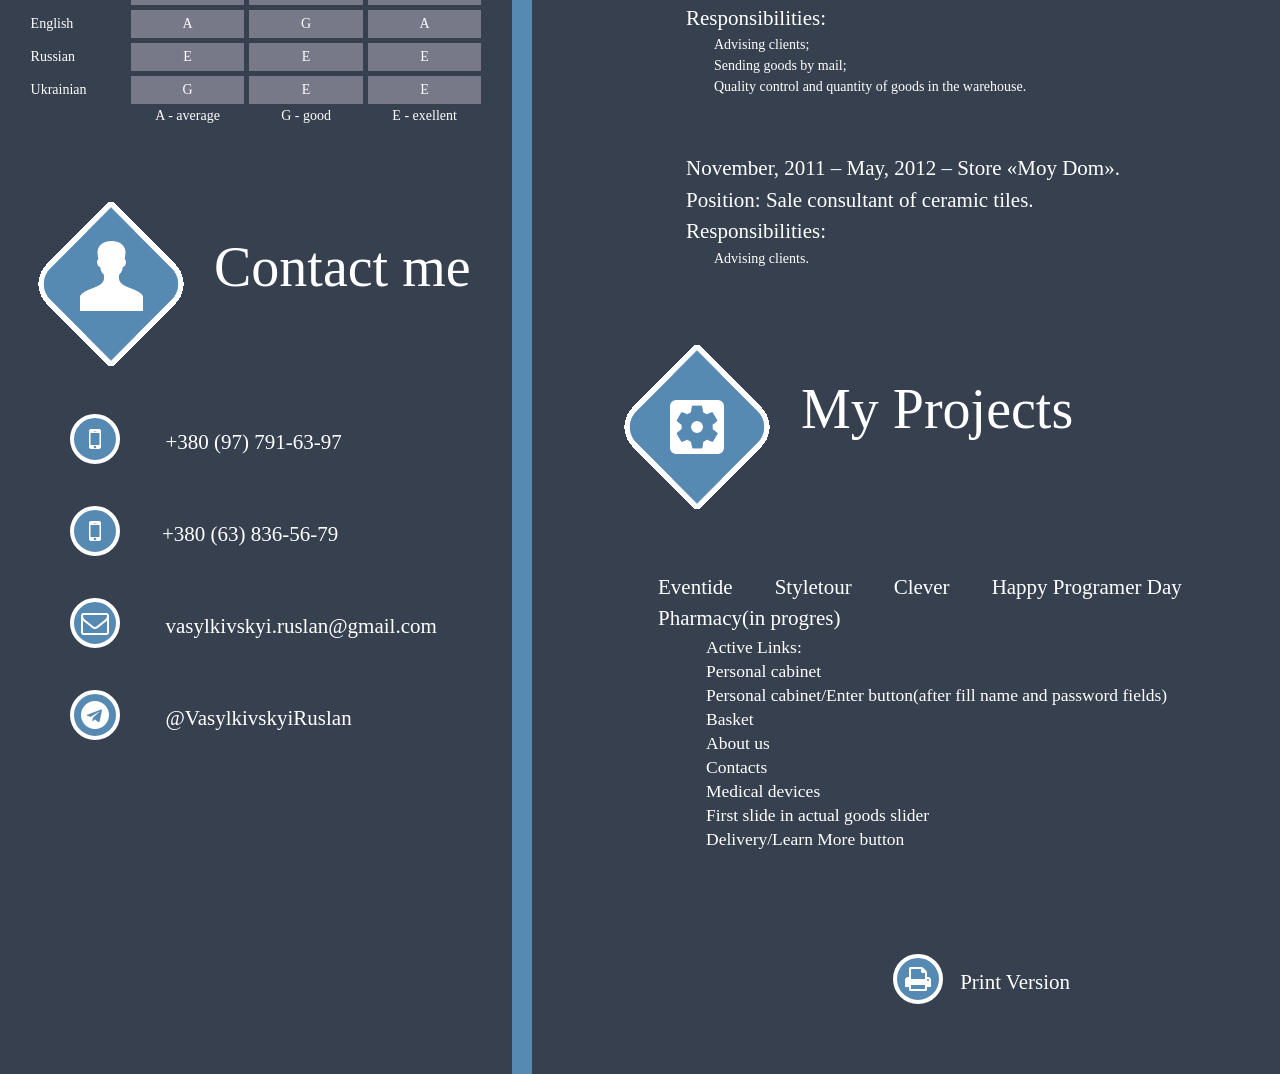
==== commit a8914c6f: "add new files" ====
--- a/index.html
+++ b/index.html
@@ -1,257 +1,271 @@
-<!DOCTYPE html>
-<html lang="en">
-<head>
-
-    <meta charset="UTF-8">
-    <meta name="viewport" content="width=device-width, initial-scale=1, maximum-scale=1, minimum-scale=1">
-
-    <link rel="stylesheet" type="text/css" href="css/reset.css">
-    <link rel="stylesheet" type="text/css" href="css/clearfix.css">
-    <link rel="stylesheet" type="text/css" href="css/fonts.css">
-    <link rel="stylesheet" type="text/css" href="css/font-awesome.min.css">
-    <link rel="stylesheet" type="text/css" href="css/style.css">
-    <link rel="stylesheet" type="text/css" href="css/media-queries.css">
-
-    <title>Curricular Vitae</title>
-
-</head>
-<body>
-    <div class="header">
-        <div class="profile_foto">
-
-        </div>
-        <div class="profile_info">
-            <h1>Vasylkivskyi Ruslan</h1>
-            <span>Frontend developer</span>
-            <div class="about_me">
-                <ul>
-                    <li>Date and place of birth: 17, March, 1989, Ukraine, Khmelnitsky reg., Dunaivtcy</li>
-                    <li>Current residential address: 29018, Ukraine, Khmelnitsky, 5/8 Karmelyka str..</li>
-                </ul>
-            </div>
-        </div>
-    </div>
-    <div class="sidebar">
-        <div class="skills">
-            <div class="head">
-                <img src="img/skills.png" alt="">
-                <h2>Skills</h2>
-            </div>
-            <table>
-                <tr>
-                    <th></th>
-                    <th>5</th>
-                    <th>6</th>
-                    <th>7</th>
-                    <th>8</th>
-                    <th>9</th>
-                    <th>10</th>
-                </tr>
-                <tr>
-                    <td>MS Office</td>
-                    <td></td>
-                    <td></td>
-                    <td></td>
-                    <td></td>
-                    <td></td>
-                    <td></td>
-                </tr>
-                <tr>
-                    <td>MS Exel</td>
-                    <td></td>
-                    <td></td>
-                    <td></td>
-                    <td></td>
-                    <td></td>
-                    <td></td>
-                </tr>
-                <tr>
-                    <td>Photoshop</td>
-                    <td></td>
-                    <td></td>
-                    <td></td>
-                    <td></td>
-                    <td></td>
-                    <td></td>
-                </tr>
-                <tr>
-                    <td>HTML</td>
-                    <td></td>
-                    <td></td>
-                    <td></td>
-                    <td></td>
-                    <td></td>
-                    <td></td>
-                </tr>
-                <tr>
-                    <td>CSS</td>
-                    <td></td>
-                    <td></td>
-                    <td></td>
-                    <td></td>
-                    <td></td>
-                    <td></td>
-                </tr>
-                <tr>
-                    <td>JavaScript</td>
-                    <td></td>
-                    <td></td>
-                    <td></td>
-                    <td></td>
-                    <td></td>
-                    <td></td>
-                </tr>
-                <tr>
-                    <td>jQuery</td>
-                    <td></td>
-                    <td></td>
-                    <td></td>
-                    <td></td>
-                    <td></td>
-                    <td></td>
-                </tr>
-                <tr>
-                    <td>WordPress</td>
-                    <td></td>
-                    <td></td>
-                    <td></td>
-                    <td></td>
-                    <td></td>
-                    <td></td>
-                </tr>
-            </table>
-            <div class="extraSkills">
-                <h3>Extra Skills:</h3>
-                <p>Bootstrap, GIT, gulp, jade, sass/less.</p>
-            </div>
-        </div>
-        <div class="languages">
-            <div class="head">
-                <img src="img/languages.png" alt="">
-                <h2>Languages</h2>
-            </div>
-            <table>
-                <tr>
-                    <th></th>
-                    <th>Speaking</th>
-                    <th>Reading</th>
-                    <th>Written</th>
-                </tr>
-                <tr>
-                    <td>English</td>
-                    <td>A</td>
-                    <td>G</td>
-                    <td>A</td>
-                </tr>
-                <tr>
-                    <td>Russian</td>
-                    <td>E</td>
-                    <td>E</td>
-                    <td>E</td>
-                </tr>
-                <tr>
-                    <td>Ukrainian</td>
-                    <td>G</td>
-                    <td>E</td>
-                    <td>E</td>
-                </tr>
-                <tr class="description">
-                    <td></td>
-                    <td>A - average</td>
-                    <td>G - good</td>
-                    <td>E - exellent</td>
-                </tr>
-            </table>
-        </div>
-        <div class="contact_me">
-            <div class="head">
-                <img src="img/contact_me.png" alt="">
-                <h2>Contact me</h2>
-            </div>
-            <ul>
-                <li><span><i class="fa fa-mobile" aria-hidden="true"></i></span>
-                    <a href="tel:+380977916397">+380 (97) 791-63-97</a></li>
-                <li><span><i class="fa fa-mobile" aria-hidden="true"></i></span><a href="tel:+380638365679">+380 (63) 836-56-79</a></li>
-                <li><span><i class="fa fa-envelope-o" aria-hidden="true"></i></span>
-                    <a href="mailto:vasylkivskyi.ruslan@gmail.com">vasylkivskyi.ruslan@gmail.com</a></li>
-                <li><span><i class="fa fa-telegram" aria-hidden="true"></i></span>
-                    <a href="tg://resolve?domain=@VasylkivskyiRuslan">@VasylkivskyiRuslan</a></li>
-            </ul>
-        </div>
-    </div>
-    <div class="content">
-        <div class="education">
-            <div class="head">
-                <img src="img/education.png" alt="">
-                <h2>Education</h2>
-            </div>
-            <div class="education__descr">
-                <dl>
-                    <dd>1995 – 1999 School number 2, Ukraine, Khmelnitsky reg., Dunaivtcy</dd>
-                    <dd>1999 – 2004 Gymnasium 7, Russia, Norilsk</dd>
-                    <dd>2004 – 2007 Vocational school, Ukraine, Khmelnitskyi reg, Dunaivtcy</dd>
-                    <dd>2007 – 2012 Khmelnitsky National University  – Degree of specialist.</dd>
-                    <dd>March 2017 – December 2017 – Circle Web Group</dd>
-                </dl>
-            </div>
-        </div>
-        <div class="expirience">
-            <div class="head">
-                <img src="img/experience.png" alt="">
-                <h2>Expirience</h2>
-            </div>
-            <div class="expirience__descr">
-                <div class="descr1">
-                    <p>September, 2014 – November, 2017 - Company «Colormarket».</p>
-                    <p>Position: Commercial administrator. </p>
-                    <dl>
-                        <dt>Responsibilities:</dt>
-                            <dd>Organization and delivery of goods to the store;</dd>
-                            <dd>Quality control of goods</dd>
-                            <dd>Control of accounts receivable;</dd>
-                            <dd>Advising clients.</dd>
-                    </dl>
-                </div>
-                <div class="descr2">
-                    <p>May, 2012 – September, 2014 – Online store «Zapad».</p>
-                    <p>Position: Sales consultant of mobile phones.</p>
-                    <dl>
-                        <dt>Responsibilities:</dt>
-                        <dd>Advising clients;</dd>
-                        <dd>Sending goods by mail;</dd>
-                        <dd>Quality control and quantity of goods in the warehouse.</dd>
-                    </dl>
-                </div>
-                <div class="descr3">
-                    <p>November, 2011 – May, 2012 – Store «Moy Dom».</p>
-                    <p>Position: Sale consultant of ceramic tiles.</p>
-                    <dl>
-                        <dt>Responsibilities:</dt>
-                        <dd>Advising clients.</dd>
-                    </dl>
-                </div>
-            </div>
-        </div>
-        <div class="myProjects">
-            <div class="head">
-                <img src="img/my_projects.png" alt="">
-                <h2>My Projects</h2>
-            </div>
-            <div class="myProjects__descr">
-                <ul>
-                    <li><a href="https://vasylkivskyiruslan.github.io/Eventide/" target="_blank">Eventide</a></li>
-                    <li><a href="https://vasylkivskyiruslan.github.io/Styletour/" target="_blank">Styletour</a></li>
-                    <li><a href="https://vasylkivskyiruslan.github.io/Clever/" target="_blank">Clever</a></li>
-                    <li><a href="https://vasylkivskyiruslan.github.io/HPD/" target="_blank">HPD</a></li>
-                </ul>
-            </div>
-        </div>
-        <div class="printVersion">
-            <p>
-                <span><i class="fa fa-print" aria-hidden="true"></i></span>
-                <a href="CurricularVitae.docx" target="_blank">Print Version</a>
-            </p>
-        </div>
-    </div>
-</body>
-</html>
+<!DOCTYPE html>
+<html lang="en">
+<head>
+
+    <meta charset="UTF-8">
+    <meta name="viewport" content="width=device-width, initial-scale=1, maximum-scale=1, minimum-scale=1">
+
+    <link rel="stylesheet" type="text/css" href="css/reset.css">
+    <link rel="stylesheet" type="text/css" href="css/clearfix.css">
+    <link rel="stylesheet" type="text/css" href="css/fonts.css">
+    <link rel="stylesheet" type="text/css" href="css/font-awesome.min.css">
+    <link rel="stylesheet" type="text/css" href="css/style.css">
+    <link rel="stylesheet" type="text/css" href="css/media-queries.css">
+
+    <title>Curricular Vitae</title>
+
+</head>
+<body>
+    <div class="header">
+        <div class="profile_foto">
+
+        </div>
+        <div class="profile_info">
+            <h1>Vasylkivskyi Ruslan</h1>
+            <span>Frontend developer</span>
+            <div class="about_me">
+                <ul>
+                    <li>Date and place of birth: 17, March, 1989, Ukraine, Khmelnitsky reg., Dunaivtcy</li>
+                    <li>Current residential address: 29018, Ukraine, Khmelnitsky, 5/8 Karmelyka str..</li>
+                </ul>
+            </div>
+        </div>
+    </div>
+    <div class="sidebar">
+        <div class="skills">
+            <div class="head">
+                <img src="img/skills.png" alt="">
+                <h2>Skills</h2>
+            </div>
+            <table>
+                <tr>
+                    <th></th>
+                    <th>5</th>
+                    <th>6</th>
+                    <th>7</th>
+                    <th>8</th>
+                    <th>9</th>
+                    <th>10</th>
+                </tr>
+                <tr>
+                    <td>MS Office</td>
+                    <td></td>
+                    <td></td>
+                    <td></td>
+                    <td></td>
+                    <td></td>
+                    <td></td>
+                </tr>
+                <tr>
+                    <td>MS Exel</td>
+                    <td></td>
+                    <td></td>
+                    <td></td>
+                    <td></td>
+                    <td></td>
+                    <td></td>
+                </tr>
+                <tr>
+                    <td>Photoshop</td>
+                    <td></td>
+                    <td></td>
+                    <td></td>
+                    <td></td>
+                    <td></td>
+                    <td></td>
+                </tr>
+                <tr>
+                    <td>HTML</td>
+                    <td></td>
+                    <td></td>
+                    <td></td>
+                    <td></td>
+                    <td></td>
+                    <td></td>
+                </tr>
+                <tr>
+                    <td>CSS</td>
+                    <td></td>
+                    <td></td>
+                    <td></td>
+                    <td></td>
+                    <td></td>
+                    <td></td>
+                </tr>
+                <tr>
+                    <td>JavaScript</td>
+                    <td></td>
+                    <td></td>
+                    <td></td>
+                    <td></td>
+                    <td></td>
+                    <td></td>
+                </tr>
+                <tr>
+                    <td>jQuery</td>
+                    <td></td>
+                    <td></td>
+                    <td></td>
+                    <td></td>
+                    <td></td>
+                    <td></td>
+                </tr>
+                <tr>
+                    <td>WordPress</td>
+                    <td></td>
+                    <td></td>
+                    <td></td>
+                    <td></td>
+                    <td></td>
+                    <td></td>
+                </tr>
+            </table>
+            <div class="extraSkills">
+                <h3>Extra Skills:</h3>
+                <p>Bootstrap, GIT, gulp, jade, sass/less.</p>
+            </div>
+        </div>
+        <div class="languages">
+            <div class="head">
+                <img src="img/languages.png" alt="">
+                <h2>Languages</h2>
+            </div>
+            <table>
+                <tr>
+                    <th></th>
+                    <th>Speaking</th>
+                    <th>Reading</th>
+                    <th>Written</th>
+                </tr>
+                <tr>
+                    <td>English</td>
+                    <td>A</td>
+                    <td>G</td>
+                    <td>A</td>
+                </tr>
+                <tr>
+                    <td>Russian</td>
+                    <td>E</td>
+                    <td>E</td>
+                    <td>E</td>
+                </tr>
+                <tr>
+                    <td>Ukrainian</td>
+                    <td>G</td>
+                    <td>E</td>
+                    <td>E</td>
+                </tr>
+                <tr class="description">
+                    <td></td>
+                    <td>A - average</td>
+                    <td>G - good</td>
+                    <td>E - exellent</td>
+                </tr>
+            </table>
+        </div>
+        <div class="contact_me">
+            <div class="head">
+                <img src="img/contact_me.png" alt="">
+                <h2>Contact me</h2>
+            </div>
+            <ul>
+                <li><span><i class="fa fa-mobile" aria-hidden="true"></i></span>
+                    <a href="tel:+380977916397">+380 (97) 791-63-97</a></li>
+                <li><span><i class="fa fa-mobile" aria-hidden="true"></i></span><a href="tel:+380638365679">+380 (63) 836-56-79</a></li>
+                <li><span><i class="fa fa-envelope-o" aria-hidden="true"></i></span>
+                    <a href="mailto:vasylkivskyi.ruslan@gmail.com">vasylkivskyi.ruslan@gmail.com</a></li>
+                <li><span><i class="fa fa-telegram" aria-hidden="true"></i></span>
+                    <a href="tg://resolve?domain=@VasylkivskyiRuslan">@VasylkivskyiRuslan</a></li>
+            </ul>
+        </div>
+    </div>
+    <div class="content">
+        <div class="education">
+            <div class="head">
+                <img src="img/education.png" alt="">
+                <h2>Education</h2>
+            </div>
+            <div class="education__descr">
+                <dl>
+                    <dd>1995 – 1999 School number 2, Ukraine, Khmelnitsky reg., Dunaivtcy</dd>
+                    <dd>1999 – 2004 Gymnasium 7, Russia, Norilsk</dd>
+                    <dd>2004 – 2007 Vocational school, Ukraine, Khmelnitskyi reg, Dunaivtcy</dd>
+                    <dd>2007 – 2012 Khmelnitsky National University  – Degree of specialist.</dd>
+                    <dd>March 2017 – December 2017 – Circle Web Group</dd>
+                </dl>
+            </div>
+        </div>
+        <div class="expirience">
+            <div class="head">
+                <img src="img/experience.png" alt="">
+                <h2>Expirience</h2>
+            </div>
+            <div class="expirience__descr">
+                <div class="descr1">
+                    <p>September, 2014 – November, 2017 - Company «Colormarket».</p>
+                    <p>Position: Commercial administrator. </p>
+                    <dl>
+                        <dt>Responsibilities:</dt>
+                            <dd>Organization and delivery of goods to the store;</dd>
+                            <dd>Quality control of goods</dd>
+                            <dd>Control of accounts receivable;</dd>
+                            <dd>Advising clients.</dd>
+                    </dl>
+                </div>
+                <div class="descr2">
+                    <p>May, 2012 – September, 2014 – Online store «Zapad».</p>
+                    <p>Position: Sales consultant of mobile phones.</p>
+                    <dl>
+                        <dt>Responsibilities:</dt>
+                        <dd>Advising clients;</dd>
+                        <dd>Sending goods by mail;</dd>
+                        <dd>Quality control and quantity of goods in the warehouse.</dd>
+                    </dl>
+                </div>
+                <div class="descr3">
+                    <p>November, 2011 – May, 2012 – Store «Moy Dom».</p>
+                    <p>Position: Sale consultant of ceramic tiles.</p>
+                    <dl>
+                        <dt>Responsibilities:</dt>
+                        <dd>Advising clients.</dd>
+                    </dl>
+                </div>
+            </div>
+        </div>
+        <div class="myProjects">
+            <div class="head">
+                <img src="img/my_projects.png" alt="">
+                <h2>My Projects</h2>
+            </div>
+            <div class="myProjects__descr">
+                <ul>
+                    <li><a href="https://vasylkivskyiruslan.github.io/Eventide/" target="_blank">Eventide</a></li>
+                    <li><a href="https://vasylkivskyiruslan.github.io/Styletour/" target="_blank">Styletour</a></li>
+                    <li><a href="https://vasylkivskyiruslan.github.io/Clever/" target="_blank">Clever</a></li>
+                    <li><a href="https://vasylkivskyiruslan.github.io/HPD/" target="_blank">Happy Programer Day</a></li>
+                    <li>
+                        <a href="https://vasylkivskyiruslan.github.io/Pharmacy/" target="_blank">Pharmacy(in progres)</a>
+                        <ul>
+                            <li>Active Links:</li>
+                            <li>Personal cabinet</li>
+                            <li>Personal cabinet/Enter button(after fill name and password fields)</li>
+                            <li>Basket</li>
+                            <li>About us</li>
+                            <li>Contacts</li>
+                            <li>Medical devices</li>
+                            <li>First slide in actual goods slider</li>
+                            <li>Delivery/Learn More button</li>
+                        </ul>
+                    </li>
+                </ul>
+            </div>
+        </div>
+        <div class="printVersion">
+            <p>
+                <span><i class="fa fa-print" aria-hidden="true"></i></span>
+                <a href="CurricularVitae.docx" target="_blank">Print Version</a>
+            </p>
+        </div>
+    </div>
+</body>
+</html>
--- a/css/clearfix.css
+++ b/css/clearfix.css
@@ -1,10 +1,10 @@
-/* Clearfix */
-
-.clearfix:after,
-.clearfix:before {
-    content: "";
-    display: table;
-}
-.clearfix:after {
-    clear: both;
+/* Clearfix */
+
+.clearfix:after,
+.clearfix:before {
+    content: "";
+    display: table;
+}
+.clearfix:after {
+    clear: both;
 }
--- a/css/fonts.css
+++ b/css/fonts.css
@@ -1,10 +1,10 @@
-@font-face{
-    font-family: 'Aller';
-    src: url('../fonts/Aller/Aller.eot');
-    src: url('../fonts/Aller/Aller.eot?iefix') format('embedded-opentype'),
-    url('../fonts/Aller/Aller.woff') format('woff'),
-    url('../fonts/Aller/Aller.ttf') format('truetype'),
-    url('../fonts/Aller/Aller.svg#webfont') format('svg');
-    font-weight: normal;
-    font-style: normal;
+@font-face{
+    font-family: 'Aller';
+    src: url('../fonts/Aller/Aller.eot');
+    src: url('../fonts/Aller/Aller.eot?iefix') format('embedded-opentype'),
+    url('../fonts/Aller/Aller.woff') format('woff'),
+    url('../fonts/Aller/Aller.ttf') format('truetype'),
+    url('../fonts/Aller/Aller.svg#webfont') format('svg');
+    font-weight: normal;
+    font-style: normal;
 }
--- a/css/style.css
+++ b/css/style.css
@@ -1,316 +1,327 @@
-body{
-    font-family: "Aller", serif;
-    font-size: 16px;
-    background: #578ab3;
-    display: grid;
-    grid-template-areas: "header header"
-                         "sidebar content";
-    grid-template-columns: 40% 1fr;
-    grid-column-gap: 20px;
-}
-
-.header{
-    grid-area: header;
-    display: flex;
-    justify-content: center;
-    padding: 0 1em 0 1em;
-}
-
-.profile_foto{
-    margin-top: 6em;
-    width: 240px;
-    height: 300px;
-    display: block;
-    background-image: url(../img/profile_foto.jpg);
-    background-size: 100% 100%;
-    border: 4px solid #fff;
-    border-top-right-radius: 75px;
-    border-bottom-left-radius: 75px;
-}
-
-.profile_info{
-    margin-left: 5em;
-}
-
-.profile_info h1{
-    margin-top: 1em;
-    font-family: "Aller", serif;
-    font-size: 6.25em;
-    text-transform: uppercase;
-    color: #fff;
-}
-
-.profile_info span{
-    display: block;
-    margin-bottom: 1em;
-    font-family: "Aller", serif;
-    font-size: 4.4em;
-    color: #fff;
-}
-
-.about_me{
-    margin-bottom: 5em;
-    font-family: "Aller", serif;
-    font-size: 1.5em;
-    line-height: 1.5em;
-    color: #fff;
-}
-
-.sidebar{
-    grid-area: sidebar;
-    background-color: #36404f;
-}
-
-.head{
-    display: flex;
-    padding: 2.5em 0 1em 2.5em;
-
-}
-
-.head h2,
-.head h2,
-.head h2{
-    padding-left: .5em;
-    font-family: "Aller", serif;
-    font-size: 4em;
-    line-height: 2.5em;
-    color: #fff;
-}
-
-.skills table,
-.languages table{
-    width: 90%;
-    margin: 25px 0 25px 5%;
-    font-family: "Aller", serif;
-    font-size: 1em;
-    color: #fff;
-}
-
-.skills tr{
-    border-top: 2px solid #36404f;
-    border-bottom: 2em solid #36404f;
-}
-
-.skills table tr th:first-child,
-.languages table tr th:first-child{
-    width: 22%;
-    background-color: #36404f;
-}
-
-.skills table tr th:not(first-child),
-.languages table tr th:not(first-child){
-    width: 13%;
-}
-
-.skills table tr td:first-child,
-.languages table tr td:first-child{
-    width: 22%;
-    background-color: #36404f;
-}
-
-.skills table tr td:not(first-child){
-    width: 13%;
-    background-color: #fff;
-}
-
-.skills table tr:nth-child(2) td:nth-child(n+2):nth-child(-n+5){
-    background-color: #578ab3;
-}
-
-.skills table tr:nth-child(3) td:nth-child(n+2):nth-child(-n+3){
-    background-color: #578ab3;
-}
-
-.skills table tr:nth-child(4) td:nth-child(2){
-    background-color: #578ab3;
-}
-
-.skills table tr:nth-child(5) td:nth-child(n+2):nth-child(-n+5){
-    background-color: #578ab3;
-}
-
-.skills table tr:nth-child(6) td:nth-child(n+2):nth-child(-n+5){
-    background-color: #578ab3;
-}
-
-.skills table tr:nth-child(7) td:nth-child(2){
-    background-color: #578ab3;
-}
-
-.skills table tr:nth-child(8) td:nth-child(2){
-    background-color: #578ab3;
-}
-
-.extraSkills{
-    padding: 2.5em 0 1em 5.5em;
-}
-
-.extraSkills h3{
-    font-family: "Aller", serif;
-    font-size: 2em;
-    line-height: 1.5em;
-    color: #fff;
-}
-
-.extraSkills p{
-    font-family: "Aller", serif;
-    font-size: 1.5em;
-    line-height: 1.5em;
-    color: #fff;
-}
-
-.languages tr th{
-    background-color: #777989;
-}
-
-.languages tr{
-    height: 2em;
-    line-height: 2em;
-}
-
-.languages th,
-.languages td{
-    border: 5px solid #36404f;
-}
-
-.languages table tr th{
-    text-align: center;
-}
-
-.languages table tr td:nth-child(n+2):nth-child(-n+4){
-    text-align: center;
-}
-
-.languages table tr td:not(first-child){
-    width: 26%;
-    background-color: #777989;
-}
-
-.description td{
-    text-align: center!important;
-    line-height: 1em!important;
-    background-color: #36404f!important;
-}
-
-.contact_me ul li span{
-    display: inline-block;
-    width: 3em;
-    height: 3em;
-    margin: 2em 0 1em 5em;
-    text-align: center;
-    background-color: #578ab2;
-    border: 4px solid #fff;
-    border-radius: 50px;
-}
-
-.contact_me ul li i{
-    font-size: 2em;
-    line-height: 1.5em;
-    color: #fff;
-
-}
-
-.contact_me ul li a{
-    display: inline-block;
-    padding-left: 2em;
-    font-family: "Aller", serif;
-    font-size: 1.5em;
-    color: #fff;
-    text-decoration: none;
-}
-
-.contact_me ul li a:hover{
-    text-decoration: underline;
-}
-
-.content{
-    grid-area: content;
-    padding-bottom: 5em;
-    background-color: #36404f;
-}
-
-.expirience,
-.education,
-.myProjects{
-    padding: 0 1em 0 1em;
-}
-
-.expirience div,
-.education div,
-.myProjects div{
-    padding: 3em 0 1em 5em;
-}
-
-.expirience__descr div p,
-.expirience__descr div dl dt,
-.education__descr dl dt{
-    font: 1.5em/1.5em "Aller", serif;
-    color: #fff;
-}
-
-.expirience__descr div dl dd,
-.myProjects__descr ul li a{
-    padding-left: 2em;
-    font: 1em/1.5em "Aller", serif;
-    color: #fff;
-}
-
-.education__descr dl dd,
-.myProjects__descr ul li a{
-    font: 1.5em/1.5em "Aller", serif;
-    color: #fff;
-}
-
-.myProjects__descr ul{
-    display: flex;
-    justify-content: space-around;
-}
-
-.myProjects__descr ul li a{
-    text-decoration: none;
-}
-
-.myProjects__descr ul li a:hover{
-    text-decoration: underline;
-}
-
-.printVersion{
-    text-align: end;
-}
-
-.printVersion p{
-    width: 100%;
-    margin-top: 5em;
-}
-
-.printVersion p span{
-    display: inline-block;
-    width: 3em;
-    height: 3em;
-    margin-right: 1em;
-    text-align: center;
-    background-color: #578ab2;
-    border: 4px solid #fff;
-    border-radius: 50px;
-}
-
-.printVersion p i{
-    font-size: 2em;
-    line-height: 1.5em;
-    color: #fff;
-}
-
-.printVersion p a{
-    display: inline-block;
-    padding: 2em 10em 0 0;
-    font: 1.5em/.5em "Aller", serif;
-    color: #fff;
-    text-decoration: none;
-}
-
-.printVersion p a:hover{
-    text-decoration: underline;
-}
-
-
-
+body{
+    font-family: "Aller", serif;
+    font-size: 16px;
+    background: #578ab3;
+    display: grid;
+    grid-template-areas: "header header"
+                         "sidebar content";
+    grid-template-columns: 40% 1fr;
+    grid-column-gap: 20px;
+}
+
+.header{
+    grid-area: header;
+    display: flex;
+    justify-content: center;
+    padding: 0 1em 0 1em;
+}
+
+.profile_foto{
+    margin-top: 6em;
+    width: 240px;
+    height: 300px;
+    display: block;
+    background-image: url(../img/profile_foto.jpg);
+    background-size: 100% 100%;
+    border: 4px solid #fff;
+    border-top-right-radius: 75px;
+    border-bottom-left-radius: 75px;
+}
+
+.profile_info{
+    margin-left: 5em;
+}
+
+.profile_info h1{
+    margin-top: 1em;
+    font-family: "Aller", serif;
+    font-size: 6.25em;
+    text-transform: uppercase;
+    color: #fff;
+}
+
+.profile_info span{
+    display: block;
+    margin-bottom: 1em;
+    font-family: "Aller", serif;
+    font-size: 4.4em;
+    color: #fff;
+}
+
+.about_me{
+    margin-bottom: 5em;
+    font-family: "Aller", serif;
+    font-size: 1.5em;
+    line-height: 1.5em;
+    color: #fff;
+}
+
+.sidebar{
+    grid-area: sidebar;
+    background-color: #36404f;
+}
+
+.head{
+    display: flex;
+    padding: 2.5em 0 1em 2.5em;
+
+}
+
+.head h2,
+.head h2,
+.head h2{
+    padding-left: .5em;
+    font-family: "Aller", serif;
+    font-size: 4em;
+    line-height: 2.5em;
+    color: #fff;
+}
+
+.skills table,
+.languages table{
+    width: 90%;
+    margin: 25px 0 25px 5%;
+    font-family: "Aller", serif;
+    font-size: 1em;
+    color: #fff;
+}
+
+.skills tr{
+    border-top: 2px solid #36404f;
+    border-bottom: 2em solid #36404f;
+}
+
+.skills table tr th:first-child,
+.languages table tr th:first-child{
+    width: 22%;
+    background-color: #36404f;
+}
+
+.skills table tr th:not(first-child),
+.languages table tr th:not(first-child){
+    width: 13%;
+}
+
+.skills table tr td:first-child,
+.languages table tr td:first-child{
+    width: 22%;
+    background-color: #36404f;
+}
+
+.skills table tr td:not(first-child){
+    width: 13%;
+    background-color: #fff;
+}
+
+.skills table tr:nth-child(2) td:nth-child(n+2):nth-child(-n+5){
+    background-color: #578ab3;
+}
+
+.skills table tr:nth-child(3) td:nth-child(n+2):nth-child(-n+3){
+    background-color: #578ab3;
+}
+
+.skills table tr:nth-child(4) td:nth-child(2){
+    background-color: #578ab3;
+}
+
+.skills table tr:nth-child(5) td:nth-child(n+2):nth-child(-n+5){
+    background-color: #578ab3;
+}
+
+.skills table tr:nth-child(6) td:nth-child(n+2):nth-child(-n+5){
+    background-color: #578ab3;
+}
+
+.skills table tr:nth-child(7) td:nth-child(2){
+    background-color: #578ab3;
+}
+
+.skills table tr:nth-child(8) td:nth-child(2){
+    background-color: #578ab3;
+}
+
+.extraSkills{
+    padding: 2.5em 0 1em 5.5em;
+}
+
+.extraSkills h3{
+    font-family: "Aller", serif;
+    font-size: 2em;
+    line-height: 1.5em;
+    color: #fff;
+}
+
+.extraSkills p{
+    font-family: "Aller", serif;
+    font-size: 1.5em;
+    line-height: 1.5em;
+    color: #fff;
+}
+
+.languages tr th{
+    background-color: #777989;
+}
+
+.languages tr{
+    height: 2em;
+    line-height: 2em;
+}
+
+.languages th,
+.languages td{
+    border: 5px solid #36404f;
+}
+
+.languages table tr th{
+    text-align: center;
+}
+
+.languages table tr td:nth-child(n+2):nth-child(-n+4){
+    text-align: center;
+}
+
+.languages table tr td:not(first-child){
+    width: 26%;
+    background-color: #777989;
+}
+
+.description td{
+    text-align: center!important;
+    line-height: 1em!important;
+    background-color: #36404f!important;
+}
+
+.contact_me ul li span{
+    display: inline-block;
+    width: 3em;
+    height: 3em;
+    margin: 2em 0 1em 5em;
+    text-align: center;
+    background-color: #578ab2;
+    border: 4px solid #fff;
+    border-radius: 50px;
+}
+
+.contact_me ul li i{
+    font-size: 2em;
+    line-height: 1.5em;
+    color: #fff;
+
+}
+
+.contact_me ul li a{
+    display: inline-block;
+    padding-left: 2em;
+    font-family: "Aller", serif;
+    font-size: 1.5em;
+    color: #fff;
+    text-decoration: none;
+}
+
+.contact_me ul li a:hover{
+    text-decoration: underline;
+}
+
+.content{
+    grid-area: content;
+    padding-bottom: 5em;
+    background-color: #36404f;
+}
+
+.expirience,
+.education,
+.myProjects{
+    padding: 0 1em 0 1em;
+}
+
+.expirience div,
+.education div,
+.myProjects div{
+    padding: 3em 0 1em 5em;
+}
+
+.expirience__descr div p,
+.expirience__descr div dl dt,
+.education__descr dl dt{
+    font: 1.5em/1.5em "Aller", serif;
+    color: #fff;
+}
+
+.expirience__descr div dl dd,
+.myProjects__descr ul li a{
+    padding-left: 2em;
+    font: 1em/1.5em "Aller", serif;
+    color: #fff;
+}
+
+.education__descr dl dd,
+.myProjects__descr ul li a{
+    font: 1.5em/1.5em "Aller", serif;
+    color: #fff;
+}
+
+.myProjects__descr ul{
+    display: flex;
+    flex-wrap: wrap;
+}
+
+.myProjects__descr ul li a{
+    text-decoration: none;
+}
+
+.myProjects__descr ul li ul{
+    margin: 0 0 0 90px;
+    display: flex;
+    flex-direction: column;
+}
+
+.myProjects__descr ul li ul li{
+    font: 1.25em/1.375em "Aller", serif;
+    color: #fff;
+}
+
+.myProjects__descr ul li a:hover{
+    text-decoration: underline;
+}
+
+.printVersion{
+    text-align: end;
+}
+
+.printVersion p{
+    width: 100%;
+    margin-top: 5em;
+}
+
+.printVersion p span{
+    display: inline-block;
+    width: 3em;
+    height: 3em;
+    margin-right: 1em;
+    text-align: center;
+    background-color: #578ab2;
+    border: 4px solid #fff;
+    border-radius: 50px;
+}
+
+.printVersion p i{
+    font-size: 2em;
+    line-height: 1.5em;
+    color: #fff;
+}
+
+.printVersion p a{
+    display: inline-block;
+    padding: 2em 10em 0 0;
+    font: 1.5em/.5em "Aller", serif;
+    color: #fff;
+    text-decoration: none;
+}
+
+.printVersion p a:hover{
+    text-decoration: underline;
+}
+
+
+
--- a/css/media-queries.css
+++ b/css/media-queries.css
@@ -1,127 +1,131 @@
-@media screen and (max-width: 1400px), screen and (max-device-width: 1400px){
-    body{
-        font-size: 14px;
-    }
-}
-
-@media screen and (max-width: 1250px), screen and (max-device-width: 1250px){
-    body{
-        font-size: 12px;
-    }
-
-    .profile_info{
-        margin-left: 2.5em;
-    }
-
-    .profile_info h1{
-        margin-top: 2em;
-        font-size: 5em;
-    }
-
-    .head img{
-        width: 10em;
-        height: 10em;
-    }
-
-    .head h2{
-        font-size: 3em;
-        line-height: 3em;
-    }
-}
-
-@media screen and (max-width: 1030px), screen and (max-device-width: 1030px){
-    body{
-        font-size: 14px;
-        grid-template-areas: "header header"
-                             "sidebar sidebar"
-                             "content content";
-    }
-
-    .head {
-        justify-content: center;
-    }
-
-    .contact_me ul{
-        display: flex;
-        flex-wrap: wrap;
-    }
-
-    .contact_me ul li{
-        width: 50%;
-        display: flex;
-        flex-wrap: wrap;
-
-    }
-
-    .contact_me ul li span{
-        margin-top: 1em;
-    }
-
-    .contact_me ul li a{
-        line-height: 3.5em;
-    }
-
-    .expirience div,
-    .education div,
-    .myProjects div{
-        padding: 3em 0 1em 0;
-    }
-
-    .expirience__descr{
-        display: grid;
-        justify-content: center;
-    }
-
-
-
-    .education div{
-        display: flex;
-        justify-content: center;
-    }
-}
-
-@media screen and (max-width: 940px), screen and (max-device-width: 940px){
-    body{
-        font-size: 12px;
-    }
-
-    .profile_foto{
-        min-width: 160px;
-        max-width: 165px;
-        height: 220px;
-    }
-
-    .profile_info h1{
-        font-size: 4em;
-    }
-
-    .profile_info span{
-        font-size: 2em;
-    }
-
-    .printVersion p a{
-        padding-right: 5em;
-    }
-}
-
-@media screen and (max-width: 840px), screen and (max-device-width: 840px){
-    body{
-        font-size: 11px;
-    }
-
-    .profile_info h1{
-        font-size: 3em;
-    }
-}
-
-@media screen and (max-width: 750px), screen and (max-device-width: 750px){
-    .contact_me ul li{
-        width: auto;
-    }
-}
-
-@media screen and (max-width: 750px), screen and (max-device-width: 750px){
-    .contact_me ul{
-        flex-direction: column;
-    }
+@media screen and (max-width: 1400px), screen and (max-device-width: 1400px){
+    body{
+        font-size: 14px;
+    }
+}
+
+@media screen and (max-width: 1250px), screen and (max-device-width: 1250px){
+    body{
+        font-size: 12px;
+    }
+
+    .profile_info{
+        margin-left: 2.5em;
+    }
+
+    .profile_info h1{
+        margin-top: 2em;
+        font-size: 5em;
+    }
+
+    .head img{
+        width: 10em;
+        height: 10em;
+    }
+
+    .head h2{
+        font-size: 3em;
+        line-height: 3em;
+    }
+}
+
+@media screen and (max-width: 1030px), screen and (max-device-width: 1030px){
+    body{
+        font-size: 14px;
+        grid-template-areas: "header header"
+                             "sidebar sidebar"
+                             "content content";
+    }
+
+    .head {
+        justify-content: center;
+    }
+
+    .contact_me ul{
+        display: flex;
+        flex-wrap: wrap;
+    }
+
+    .contact_me ul li{
+        width: 50%;
+        display: flex;
+        flex-wrap: wrap;
+
+    }
+
+    .contact_me ul li span{
+        margin-top: 1em;
+    }
+
+    .contact_me ul li a{
+        line-height: 3.5em;
+    }
+
+    .expirience div,
+    .education div,
+    .myProjects div{
+        padding: 3em 0 1em 0;
+    }
+
+    .expirience__descr{
+        display: grid;
+        justify-content: center;
+    }
+
+
+
+    .education div{
+        display: flex;
+        justify-content: center;
+    }
+}
+
+@media screen and (max-width: 940px), screen and (max-device-width: 940px){
+    body{
+        font-size: 12px;
+    }
+
+    .profile_foto{
+        min-width: 160px;
+        max-width: 165px;
+        height: 220px;
+    }
+
+    .profile_info h1{
+        font-size: 4em;
+    }
+
+    .profile_info span{
+        font-size: 2em;
+    }
+
+    .printVersion p a{
+        padding-right: 5em;
+    }
+}
+
+@media screen and (max-width: 840px), screen and (max-device-width: 840px){
+    body{
+        font-size: 11px;
+    }
+
+    .profile_info h1{
+        font-size: 3em;
+    }
+}
+
+@media screen and (max-width: 750px), screen and (max-device-width: 750px){
+    .contact_me ul li{
+        width: auto;
+    }
+}
+
+@media screen and (max-width: 750px), screen and (max-device-width: 750px){
+    .contact_me ul{
+        flex-direction: column;
+    }
+
+    .contact_me ul li span{
+        margin-left: 2.5em;
+    }
 }
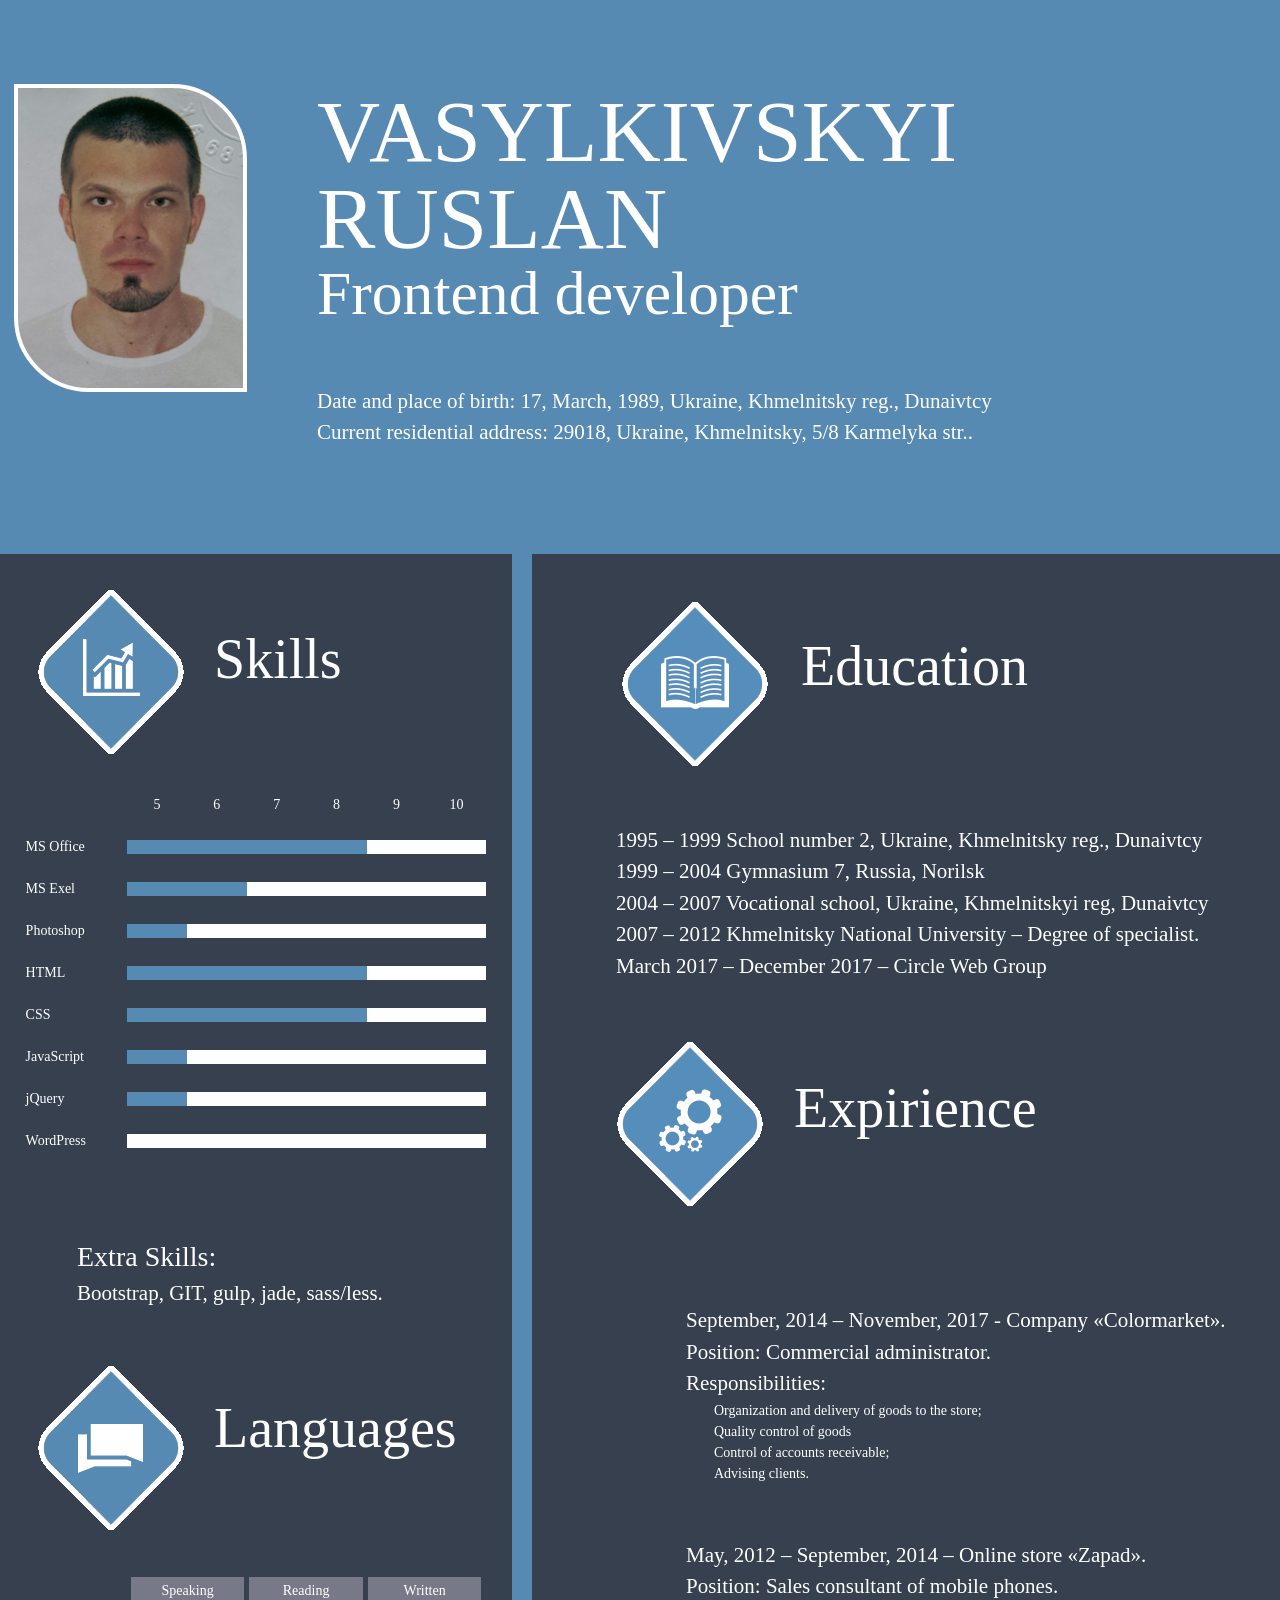
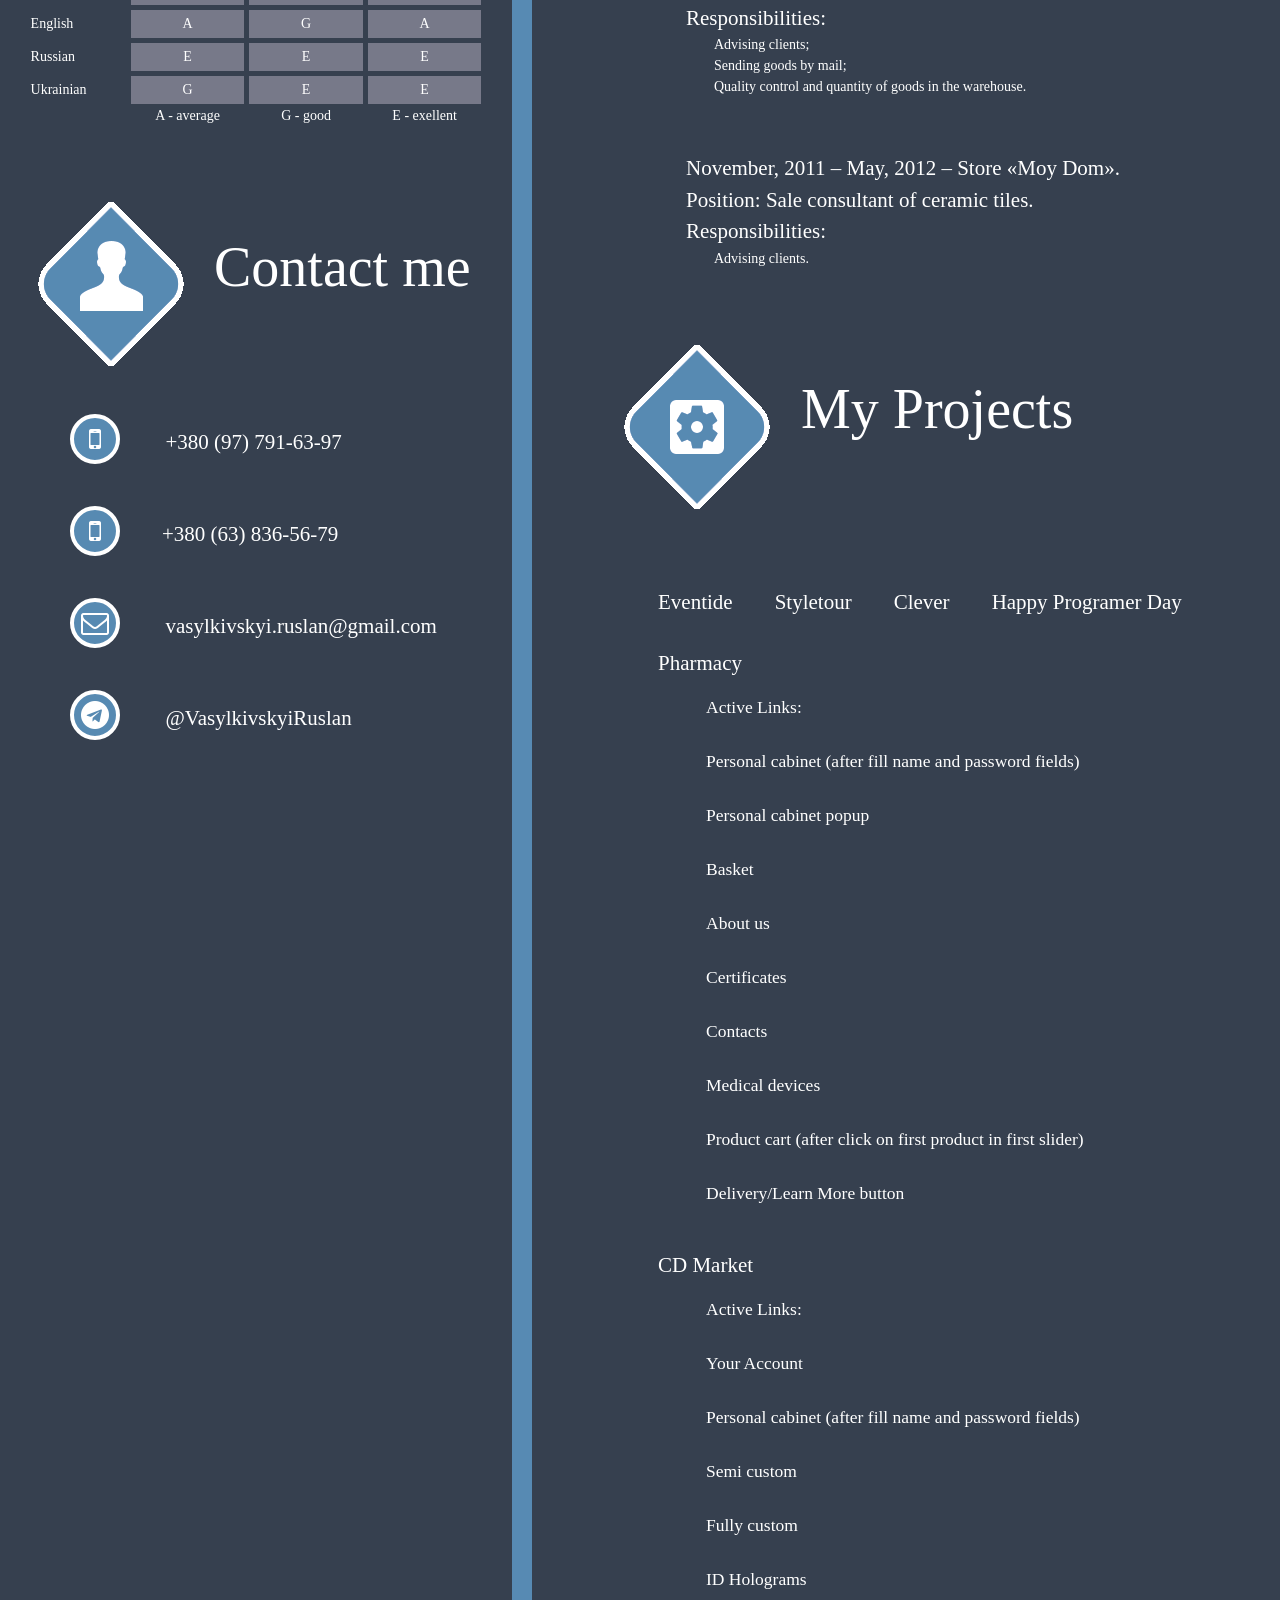
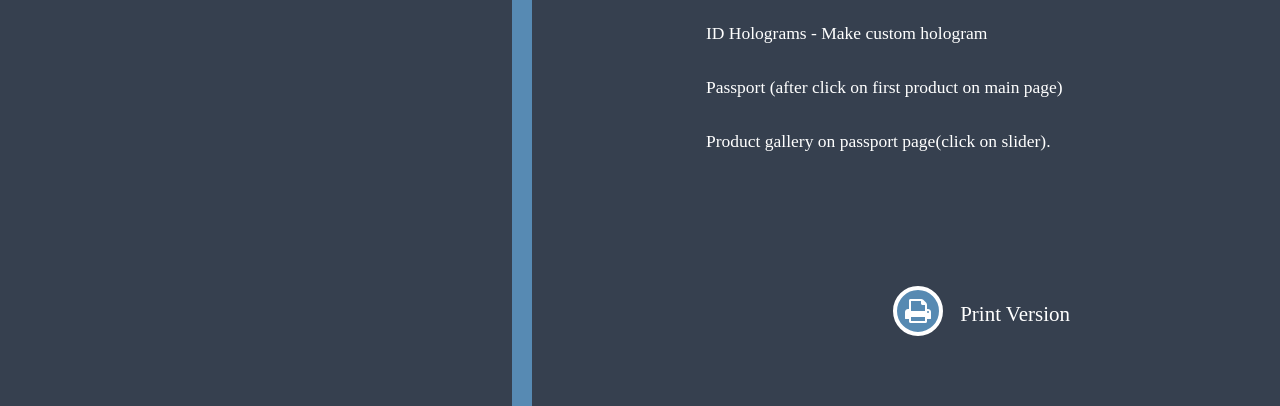
==== commit 5bae2271: "Add files via upload" ====
--- a/index.html
+++ b/index.html
@@ -244,17 +244,32 @@
                     <li><a href="https://vasylkivskyiruslan.github.io/Clever/" target="_blank">Clever</a></li>
                     <li><a href="https://vasylkivskyiruslan.github.io/HPD/" target="_blank">Happy Programer Day</a></li>
                     <li>
-                        <a href="https://vasylkivskyiruslan.github.io/Pharmacy/" target="_blank">Pharmacy(in progres)</a>
+                        <a href="https://vasylkivskyiruslan.github.io/Pharmacy/" target="_blank">Pharmacy</a>
                         <ul>
                             <li>Active Links:</li>
-                            <li>Personal cabinet</li>
-                            <li>Personal cabinet/Enter button(after fill name and password fields)</li>
+                            <li>Personal cabinet (after fill name and password fields)</li>
+                            <li>Personal cabinet popup</li>
                             <li>Basket</li>
                             <li>About us</li>
+                            <li>Certificates</li>
                             <li>Contacts</li>
                             <li>Medical devices</li>
-                            <li>First slide in actual goods slider</li>
+                            <li>Product cart (after click on first product in first slider)</li>
                             <li>Delivery/Learn More button</li>
+                        </ul>
+                    </li>
+                    <li>
+                        <a href="https://vasylkivskyiruslan.github.io/CD_Market/">CD Market</a>
+                        <ul>
+                            <li>Active Links:</li>
+                            <li>Your Account</li>
+                            <li>Personal cabinet (after fill name and password fields)</li>
+                            <li>Semi custom</li>
+                            <li>Fully custom</li>
+                            <li>ID Holograms</li>
+                            <li>ID Holograms - Make custom hologram</li>
+                            <li>Passport (after click on first product on main page)</li>
+                            <li>Product gallery on passport page(click on slider).</li>
                         </ul>
                     </li>
                 </ul>
--- a/css/style.css
+++ b/css/style.css
@@ -266,6 +266,10 @@
     flex-wrap: wrap;
 }
 
+.myProjects__descr ul li{
+    margin: 15px 0;
+}
+
 .myProjects__descr ul li a{
     text-decoration: none;
 }
